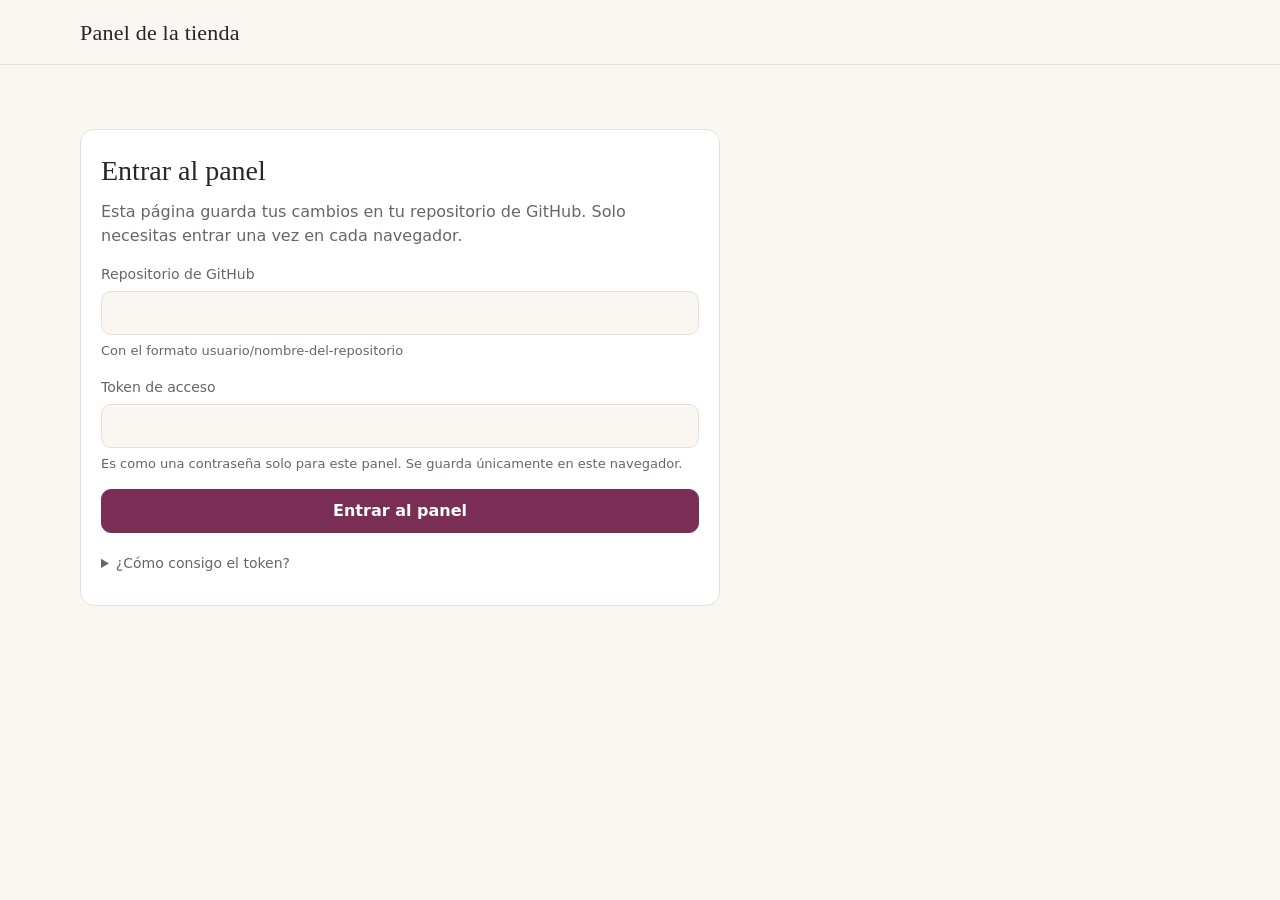
==== admin.html @ d1a7408d "Add files via upload" ====
<!doctype html>
<html lang="es">
<head>
  <meta charset="utf-8">
  <meta name="viewport" content="width=device-width, initial-scale=1">
  <meta name="robots" content="noindex, nofollow">
  <title>Panel de la tienda</title>
  <link rel="stylesheet" href="styles.css">
  <link rel="stylesheet" href="admin.css">
</head>
<body>
  <header class="top">
    <div class="wrap top-inner">
      <span class="brand">Panel de la tienda</span>
      <div class="top-actions" id="top-actions" hidden>
        <button class="btn btn-ghost" id="btn-reload" type="button">Recargar</button>
        <button class="btn btn-ghost" id="btn-check" type="button">Revisar proveedor ahora</button>
        <button class="btn btn-ghost" id="btn-logout" type="button">Cerrar sesión</button>
      </div>
    </div>
  </header>

  <main class="wrap">
    <p class="status" id="status" role="status" aria-live="polite"></p>

    <!-- Entrar -->
    <section id="login" class="panel" hidden>
      <h1>Entrar al panel</h1>
      <p class="muted">Esta página guarda tus cambios en tu repositorio de GitHub. Solo necesitas entrar una vez en cada navegador.</p>
      <form id="login-form" novalidate>
        <label class="field">
          <span>Repositorio de GitHub</span>
          <input id="in-repo" autocomplete="off" spellcheck="false">
          <small>Con el formato usuario/nombre-del-repositorio</small>
        </label>
        <label class="field">
          <span>Token de acceso</span>
          <input id="in-token" type="password" autocomplete="off" spellcheck="false">
          <small>Es como una contraseña solo para este panel. Se guarda únicamente en este navegador.</small>
        </label>
        <p class="error" id="login-error" role="alert" hidden></p>
        <button class="btn" type="submit">Entrar al panel</button>
      </form>
      <details class="help">
        <summary>¿Cómo consigo el token?</summary>
        <ol>
          <li>En GitHub abre <strong>Settings → Developer settings → Personal access tokens → Fine-grained tokens → Generate new token</strong>.</li>
          <li>En <strong>Repository access</strong> elige "Only select repositories" y marca solo el repositorio de tu tienda.</li>
          <li>En <strong>Permissions → Repository permissions</strong> pon <strong>Contents: Read and write</strong> y <strong>Actions: Read and write</strong>.</li>
          <li>Pulsa "Generate token", copia el texto que empieza con <code>github_pat_</code> y pégalo arriba.</li>
        </ol>
      </details>
    </section>

    <!-- Panel -->
    <section id="app" hidden>
      <div class="tabs" role="tablist" aria-label="Secciones del panel">
        <button class="tab" role="tab" id="tab-mine" aria-controls="view-mine" aria-selected="true" type="button">Mis productos</button>
        <button class="tab" role="tab" id="tab-add" aria-controls="view-add" aria-selected="false" type="button">Agregar del proveedor</button>
        <button class="tab" role="tab" id="tab-cats" aria-controls="view-cats" aria-selected="false" type="button">Categorías del proveedor</button>
      </div>

      <div id="view-mine" role="tabpanel" aria-labelledby="tab-mine">
        <p class="muted" id="mine-summary"></p>
        <div class="list" id="mine-list"></div>
        <div class="empty" id="mine-empty" hidden>
          <h2>Todavía no tienes productos</h2>
          <p>Elige productos del catálogo del proveedor para empezar a venderlos.</p>
          <button class="btn" type="button" data-goto="add">Agregar del proveedor</button>
        </div>
      </div>

      <div id="view-add" role="tabpanel" aria-labelledby="tab-add" hidden>
        <div class="filters">
          <label class="field">
            <span>Buscar en el catálogo del proveedor</span>
            <input id="s-q" type="search" autocomplete="off">
          </label>
          <label class="field">
            <span>Categoría</span>
            <select id="s-cat"></select>
          </label>
        </div>
        <p class="muted" id="add-summary"></p>
        <div class="list" id="add-list"></div>
        <div class="empty" id="add-empty" hidden>
          <h2 id="add-empty-title">Todavía no hay catálogo del proveedor</h2>
          <p id="add-empty-text">Agrega una categoría y pulsa "Revisar proveedor ahora". En uno o dos minutos aparecen sus productos aquí.</p>
          <button class="btn" type="button" data-goto="cats">Ir a categorías</button>
        </div>
      </div>

      <div id="view-cats" role="tabpanel" aria-labelledby="tab-cats" hidden>
        <p class="muted">El robot lee estas categorías del proveedor cada 30 minutos y avisa a tu tienda cuando algo se agota.</p>
        <div class="list" id="cats-list"></div>

        <form class="panel" id="cat-form" novalidate>
          <h2>Agregar una categoría</h2>
          <label class="field">
            <span>Link de la categoría en el proveedor</span>
            <input id="c-url" autocomplete="off" spellcheck="false">
            <small>Copia la dirección de la página, por ejemplo https://sysvariedades.com.co/catalogoenlinea/public/products/2</small>
          </label>
          <label class="field">
            <span>Nombre de la categoría (opcional)</span>
            <input id="c-name" autocomplete="off">
          </label>
          <p class="error" id="cat-error" role="alert" hidden></p>
          <button class="btn" type="submit">Agregar categoría</button>
        </form>

        <div class="panel">
          <h2>Cuándo se considera agotado</h2>
          <p class="muted">Siempre se marca agotado si el proveedor desactiva o elimina el producto, o si deja de aparecer en su catálogo.</p>
          <label class="check">
            <input type="checkbox" id="rule-qty">
            <span>También marcar agotado cuando la cantidad del proveedor sea 0 o menos</span>
          </label>
        </div>
      </div>
    </section>
  </main>

  <!-- Producto: agregar o editar -->
  <dialog id="dlg" aria-labelledby="dlg-title">
    <form id="dlg-form" method="dialog" novalidate>
      <h2 id="dlg-title">Producto</h2>
      <p class="muted" id="dlg-supplier"></p>
      <label class="field">
        <span>Nombre que ven tus clientes</span>
        <input id="f-name" autocomplete="off">
        <small class="error" id="e-name" hidden>Escribe un nombre.</small>
      </label>
      <label class="field">
        <span>Categoría en tu tienda</span>
        <input id="f-cat" list="cat-options" autocomplete="off">
        <datalist id="cat-options"></datalist>
      </label>
      <label class="field">
        <span>Tu precio de venta</span>
        <input id="f-price" type="number" inputmode="numeric" min="1" step="1">
        <small class="error" id="e-price" hidden>Escribe tu precio de venta, mayor que cero.</small>
      </label>
      <div class="field">
        <span>Foto</span>
        <div class="photo">
          <img id="f-preview" alt="" hidden>
          <div class="photo-inputs">
            <label class="field">
              <span>Link de la foto</span>
              <input id="f-image" autocomplete="off" spellcheck="false">
            </label>
            <label class="field">
              <span>O subir una foto desde tu equipo</span>
              <input id="f-file" type="file" accept="image/*">
            </label>
          </div>
        </div>
      </div>
      <label class="check">
        <input type="checkbox" id="f-hidden">
        <span>Ocultar de la tienda</span>
      </label>
      <p class="error" id="dlg-error" role="alert" hidden></p>
      <div class="dlg-actions">
        <button class="btn btn-danger" type="button" id="dlg-remove" hidden>Quitar de la tienda</button>
        <span class="spacer"></span>
        <button class="btn btn-ghost" type="button" id="dlg-cancel">Cancelar</button>
        <button class="btn" type="submit" id="dlg-save">Guardar producto</button>
      </div>
    </form>
  </dialog>

  <script src="site.config.js"></script>
  <script src="admin.js"></script>
</body>
</html>
---- styles.css ----
:root {
  --bg: #faf6f2;
  --surface: #ffffff;
  --ink: #2a2327;
  --muted: #6e6268;
  --line: #e8dfd8;
  --accent: #7a2e55;
  --accent-ink: #ffffff;
  --accent-soft: #f2e4ec;
  --out: #8a7f84;
  --radius: 14px;
}
@media (prefers-color-scheme: dark) {
  :root {
    --bg: #1b1619;
    --surface: #251e22;
    --ink: #f3ecef;
    --muted: #b3a6ad;
    --line: #3a3036;
    --accent: #e08ab6;
    --accent-ink: #1b1619;
    --accent-soft: #3a2433;
    --out: #8f8389;
  }
}

* { box-sizing: border-box; }
html { -webkit-text-size-adjust: 100%; }
body {
  margin: 0;
  background: var(--bg);
  color: var(--ink);
  font: 16px/1.5 system-ui, -apple-system, "Segoe UI", Roboto, sans-serif;
}
.wrap { width: min(1120px, 100% - 32px); margin-inline: auto; }

.top { border-bottom: 1px solid var(--line); background: var(--bg); position: sticky; top: 0; z-index: 5; }
.top-inner { display: flex; align-items: center; justify-content: space-between; height: 64px; }
.brand { font-family: Georgia, "Times New Roman", serif; font-size: 22px; color: var(--ink); text-decoration: none; letter-spacing: .01em; }

.hero { padding: 48px 0 24px; }
.hero h1 { font-family: Georgia, "Times New Roman", serif; font-weight: 400; font-size: clamp(32px, 6vw, 52px); line-height: 1.1; margin: 0 0 12px; }
.hero p { margin: 0; color: var(--muted); max-width: 52ch; }

.tools { display: grid; gap: 16px; margin: 16px 0 8px; }
.field { display: grid; gap: 6px; font-size: 14px; color: var(--muted); }
.field input {
  height: 44px; padding: 0 14px; border-radius: 10px; border: 1px solid var(--line);
  background: var(--surface); color: var(--ink); font: inherit; width: 100%; max-width: 420px;
}
.field input:focus-visible, .chip:focus-visible, .btn:focus-visible {
  outline: 2px solid var(--accent); outline-offset: 2px;
}
.chips { display: flex; flex-wrap: wrap; gap: 8px; }
.chip {
  min-height: 40px; padding: 0 16px; border-radius: 999px; border: 1px solid var(--line);
  background: var(--surface); color: var(--ink); font: inherit; cursor: pointer;
}
.chip[aria-pressed="true"] { background: var(--accent); border-color: var(--accent); color: var(--accent-ink); }

.meta { color: var(--muted); font-size: 14px; margin: 16px 0; }

.grid { display: grid; gap: 20px; grid-template-columns: repeat(auto-fill, minmax(220px, 1fr)); padding-bottom: 56px; }
.card {
  background: var(--surface); border: 1px solid var(--line); border-radius: var(--radius);
  overflow: hidden; display: flex; flex-direction: column;
}
.media { position: relative; aspect-ratio: 1 / 1; background: var(--accent-soft); display: grid; place-items: center; overflow: hidden; }
.media img { width: 100%; height: 100%; object-fit: cover; display: block; }
.media .ph { font-family: Georgia, serif; font-size: 44px; color: var(--accent); opacity: .5; }
.badge {
  position: absolute; top: 12px; left: 12px; padding: 4px 12px; border-radius: 999px;
  background: var(--ink); color: var(--bg); font-size: 13px; font-weight: 600;
}
.body { padding: 16px; display: grid; gap: 6px; flex: 1; align-content: start; }
.cat { font-size: 12px; letter-spacing: .06em; text-transform: uppercase; color: var(--muted); }
.name { margin: 0; font-size: 17px; font-weight: 600; line-height: 1.3; }
.price { font-size: 18px; margin-top: 2px; }
.actions { padding: 0 16px 16px; }

.btn {
  display: inline-flex; align-items: center; justify-content: center; min-height: 44px; padding: 0 18px;
  border-radius: 10px; border: 1px solid var(--accent); background: var(--accent); color: var(--accent-ink);
  font: inherit; font-weight: 600; text-decoration: none; cursor: pointer; width: 100%;
}
.btn-ghost { background: transparent; color: var(--accent); width: auto; }
.btn[aria-disabled="true"] { background: transparent; border-color: var(--line); color: var(--out); cursor: not-allowed; }

.card.out .media img, .card.out .media .ph { filter: grayscale(1); opacity: .45; }
.card.out .name, .card.out .price { color: var(--out); }

.empty { text-align: center; padding: 48px 0 72px; }
.empty .btn { width: auto; }

.foot { border-top: 1px solid var(--line); padding: 20px 0 32px; color: var(--muted); font-size: 14px; }

@media (max-width: 480px) {
  .grid { grid-template-columns: repeat(2, 1fr); gap: 12px; }
  .body { padding: 12px; }
  .actions { padding: 0 12px 12px; }
  .name { font-size: 15px; }
}
@media (prefers-reduced-motion: no-preference) {
  .chip, .btn { transition: background-color .15s ease, color .15s ease; }
}
---- admin.css ----
main.wrap { padding: 24px 0 64px; }
h1 { font-family: Georgia, "Times New Roman", serif; font-weight: 400; font-size: 28px; margin: 0 0 8px; }
h2 { font-size: 18px; margin: 0 0 8px; }
.muted { color: var(--muted); margin: 0 0 16px; }
.status { min-height: 24px; margin: 0 0 8px; font-size: 14px; color: var(--muted); }
.status.ok { color: var(--accent); }
.status.bad { color: #b3261e; }
@media (prefers-color-scheme: dark) { .status.bad { color: #f2b8b5; } }

.top-actions { display: flex; gap: 8px; }
.top-actions .btn { width: auto; min-height: 40px; padding: 0 14px; }

.panel { background: var(--surface); border: 1px solid var(--line); border-radius: var(--radius); padding: 20px; margin: 16px 0; max-width: 640px; }
form .field { margin-bottom: 16px; }
.field small { font-size: 13px; color: var(--muted); }
.field input, .field select {
  height: 44px; padding: 0 12px; border-radius: 10px; border: 1px solid var(--line);
  background: var(--bg); color: var(--ink); font: inherit; width: 100%; max-width: none;
}
.field input[type="file"] { padding: 8px 12px; height: auto; min-height: 44px; }
.field input:focus-visible, .field select:focus-visible, .tab:focus-visible, .check input:focus-visible, dialog button:focus-visible {
  outline: 2px solid var(--accent); outline-offset: 2px;
}
.field input[aria-invalid="true"] { border-color: #b3261e; }
.error { color: #b3261e; font-size: 14px; margin: 0 0 12px; }
small.error { margin: 0; }
@media (prefers-color-scheme: dark) { .error { color: #f2b8b5; } }
.check { display: flex; gap: 10px; align-items: flex-start; margin: 8px 0 16px; cursor: pointer; }
.check input { width: 20px; height: 20px; margin-top: 2px; accent-color: var(--accent); }

.help { margin-top: 20px; color: var(--muted); font-size: 14px; }
.help summary { cursor: pointer; min-height: 32px; }
.help ol { padding-left: 20px; }
code { background: var(--accent-soft); padding: 1px 6px; border-radius: 6px; }

.tabs { display: flex; gap: 4px; border-bottom: 1px solid var(--line); margin-bottom: 20px; overflow-x: auto; }
.tab {
  min-height: 44px; padding: 0 16px; border: 0; border-bottom: 2px solid transparent; background: none;
  color: var(--muted); font: inherit; cursor: pointer; white-space: nowrap;
}
.tab[aria-selected="true"] { color: var(--ink); border-bottom-color: var(--accent); font-weight: 600; }

.filters { display: grid; gap: 12px; grid-template-columns: 1fr; margin-bottom: 8px; }
@media (min-width: 640px) { .filters { grid-template-columns: 2fr 1fr; } }

.list { display: grid; gap: 8px; }
.row {
  display: grid; grid-template-columns: 56px 1fr auto; gap: 12px; align-items: center;
  background: var(--surface); border: 1px solid var(--line); border-radius: 12px; padding: 10px 12px;
}
.row.no-thumb { grid-template-columns: 1fr auto; }
.thumb { width: 56px; height: 56px; border-radius: 8px; background: var(--accent-soft); display: grid; place-items: center; overflow: hidden; color: var(--accent); font-family: Georgia, serif; }
.thumb img { width: 100%; height: 100%; object-fit: cover; }
.row-main { min-width: 0; }
.row-name { font-weight: 600; overflow-wrap: anywhere; }
.row-sub { font-size: 13px; color: var(--muted); display: flex; flex-wrap: wrap; gap: 4px 12px; margin-top: 2px; }
.row .btn { width: auto; min-height: 40px; padding: 0 14px; }
.row .btn[disabled] { background: transparent; border-color: var(--line); color: var(--muted); cursor: not-allowed; }
.pill { display: inline-block; padding: 1px 10px; border-radius: 999px; font-size: 12px; font-weight: 600; border: 1px solid var(--line); }
.pill.ok { background: var(--accent-soft); color: var(--accent); border-color: transparent; }
.pill.out { background: var(--ink); color: var(--bg); border-color: transparent; }
.pill.warn { color: var(--muted); }

.empty { padding: 32px 0; }
.empty .btn { width: auto; }
.btn-danger { background: transparent; color: #b3261e; border-color: #b3261e; width: auto; }
@media (prefers-color-scheme: dark) { .btn-danger { color: #f2b8b5; border-color: #f2b8b5; } }

dialog { border: 1px solid var(--line); border-radius: 16px; padding: 0; width: min(560px, calc(100% - 24px)); max-height: calc(100% - 24px); background: var(--surface); color: var(--ink); }
dialog::backdrop { background: rgba(0, 0, 0, .45); }
dialog form { padding: 20px; }
.dlg-actions { display: flex; gap: 8px; align-items: center; flex-wrap: wrap; margin-top: 8px; }
.dlg-actions .btn { width: auto; }
.spacer { flex: 1; }
.photo { display: grid; grid-template-columns: 1fr; gap: 12px; }
.photo img { width: 96px; height: 96px; object-fit: cover; border-radius: 10px; background: var(--accent-soft); }
.photo .field { margin-bottom: 8px; }

@media (max-width: 480px) {
  .top-actions .btn { padding: 0 10px; font-size: 14px; }
  .row { grid-template-columns: 48px 1fr; }
  .row .btn { grid-column: 1 / -1; width: 100%; }
  .row.no-thumb { grid-template-columns: 1fr; }
  .thumb { width: 48px; height: 48px; }
}

[hidden] { display: none !important; }
@media (max-width: 640px) {
  .top-inner { height: auto; min-height: 64px; flex-wrap: wrap; gap: 8px; padding: 10px 0; }
  .top-actions { flex-wrap: wrap; }
}
@media (max-width: 480px) {
  .dlg-actions .btn { flex: 1 1 140px; }
  .spacer { display: none; }
}
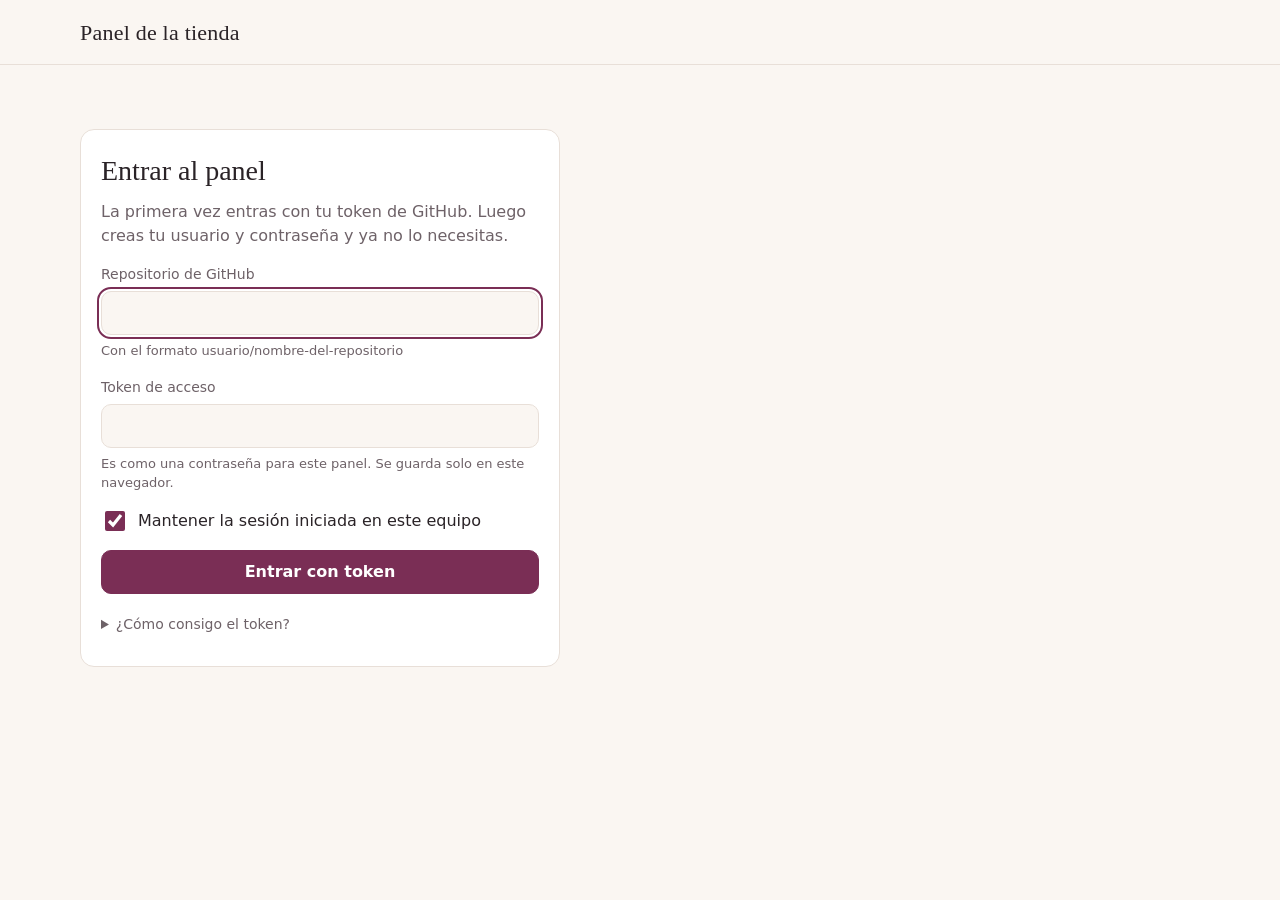
==== commit 667da594: "Add files via upload" ====
--- a/admin.html
+++ b/admin.html
@@ -26,8 +26,27 @@
     <!-- Entrar -->
     <section id="login" class="panel" hidden>
       <h1>Entrar al panel</h1>
-      <p class="muted">Esta página guarda tus cambios en tu repositorio de GitHub. Solo necesitas entrar una vez en cada navegador.</p>
-      <form id="login-form" novalidate>
+
+      <form id="form-pass" novalidate hidden>
+        <label class="field">
+          <span>Usuario</span>
+          <input id="p-user" autocomplete="username" autocapitalize="none" spellcheck="false">
+        </label>
+        <label class="field">
+          <span>Contraseña</span>
+          <input id="p-pass" type="password" autocomplete="current-password">
+        </label>
+        <label class="check">
+          <input type="checkbox" id="p-remember" checked>
+          <span>Mantener la sesión iniciada en este equipo</span>
+        </label>
+        <p class="error" id="pass-error" role="alert" hidden></p>
+        <button class="btn" id="pass-submit" type="submit">Entrar al panel</button>
+        <p class="alt"><button class="link" id="to-token" type="button">Entrar con token de GitHub</button></p>
+      </form>
+
+      <form id="form-token" novalidate hidden>
+        <p class="muted" id="token-intro">La primera vez entras con tu token de GitHub. Luego creas tu usuario y contraseña y ya no lo necesitas.</p>
         <label class="field">
           <span>Repositorio de GitHub</span>
           <input id="in-repo" autocomplete="off" spellcheck="false">
@@ -36,20 +55,25 @@
         <label class="field">
           <span>Token de acceso</span>
           <input id="in-token" type="password" autocomplete="off" spellcheck="false">
-          <small>Es como una contraseña solo para este panel. Se guarda únicamente en este navegador.</small>
+          <small>Es como una contraseña para este panel. Se guarda solo en este navegador.</small>
+        </label>
+        <label class="check">
+          <input type="checkbox" id="t-remember" checked>
+          <span>Mantener la sesión iniciada en este equipo</span>
         </label>
         <p class="error" id="login-error" role="alert" hidden></p>
-        <button class="btn" type="submit">Entrar al panel</button>
+        <button class="btn" type="submit">Entrar con token</button>
+        <p class="alt" id="to-pass-wrap" hidden><button class="link" id="to-pass" type="button">Volver a usuario y contraseña</button></p>
+        <details class="help">
+          <summary>¿Cómo consigo el token?</summary>
+          <ol>
+            <li>Abre <strong>github.com/settings/personal-access-tokens/new</strong>.</li>
+            <li>En <strong>Repository access</strong> elige "Only select repositories" y marca solo el repositorio de tu tienda.</li>
+            <li>En <strong>Repository permissions</strong> pon <strong>Contents: Read and write</strong> y <strong>Actions: Read and write</strong>.</li>
+            <li>Pulsa "Generate token", copia el texto que empieza con <code>github_pat_</code> y pégalo arriba.</li>
+          </ol>
+        </details>
       </form>
-      <details class="help">
-        <summary>¿Cómo consigo el token?</summary>
-        <ol>
-          <li>En GitHub abre <strong>Settings → Developer settings → Personal access tokens → Fine-grained tokens → Generate new token</strong>.</li>
-          <li>En <strong>Repository access</strong> elige "Only select repositories" y marca solo el repositorio de tu tienda.</li>
-          <li>En <strong>Permissions → Repository permissions</strong> pon <strong>Contents: Read and write</strong> y <strong>Actions: Read and write</strong>.</li>
-          <li>Pulsa "Generate token", copia el texto que empieza con <code>github_pat_</code> y pégalo arriba.</li>
-        </ol>
-      </details>
     </section>
 
     <!-- Panel -->
@@ -58,6 +82,8 @@
         <button class="tab" role="tab" id="tab-mine" aria-controls="view-mine" aria-selected="true" type="button">Mis productos</button>
         <button class="tab" role="tab" id="tab-add" aria-controls="view-add" aria-selected="false" type="button">Agregar del proveedor</button>
         <button class="tab" role="tab" id="tab-cats" aria-controls="view-cats" aria-selected="false" type="button">Categorías del proveedor</button>
+        <button class="tab" role="tab" id="tab-look" aria-controls="view-look" aria-selected="false" type="button">Apariencia</button>
+        <button class="tab" role="tab" id="tab-access" aria-controls="view-access" aria-selected="false" type="button">Acceso</button>
       </div>
 
       <div id="view-mine" role="tabpanel" aria-labelledby="tab-mine">
@@ -116,6 +142,114 @@
             <input type="checkbox" id="rule-qty">
             <span>También marcar agotado cuando la cantidad del proveedor sea 0 o menos</span>
           </label>
+        </div>
+      </div>
+
+      <!-- Apariencia -->
+      <div id="view-look" role="tabpanel" aria-labelledby="tab-look" hidden>
+        <div class="look">
+          <form id="look-form" class="look-form" novalidate>
+            <fieldset class="panel">
+              <legend>Nombre y logo</legend>
+              <label class="field">
+                <span>Nombre de tu tienda</span>
+                <input id="l-name" autocomplete="off">
+                <small class="error" id="e-lname" hidden>Escribe el nombre de tu tienda.</small>
+              </label>
+              <div class="field">
+                <span>Logo</span>
+                <div class="logo-row">
+                  <img id="l-logo-img" alt="Logo actual" hidden>
+                  <div class="logo-inputs">
+                    <input id="l-logo-file" type="file" accept="image/*" aria-label="Subir un logo desde tu equipo">
+                    <button class="btn btn-ghost" type="button" id="l-logo-remove" hidden>Quitar logo</button>
+                  </div>
+                </div>
+                <small>Mejor si es un PNG con fondo transparente.</small>
+              </div>
+              <div class="field" role="radiogroup" aria-labelledby="bm-label">
+                <span id="bm-label">Qué se ve arriba en tu tienda</span>
+                <label class="check"><input type="radio" name="brandMode" value="name"><span>Solo el nombre</span></label>
+                <label class="check"><input type="radio" name="brandMode" value="logo"><span>Solo el logo</span></label>
+                <label class="check"><input type="radio" name="brandMode" value="both"><span>Logo y nombre</span></label>
+              </div>
+            </fieldset>
+
+            <fieldset class="panel">
+              <legend>Portada y pedidos</legend>
+              <label class="field">
+                <span>Título grande de la portada</span>
+                <input id="l-hero" autocomplete="off">
+              </label>
+              <label class="field">
+                <span>Frase debajo del título</span>
+                <input id="l-sub" autocomplete="off">
+              </label>
+              <label class="field">
+                <span>WhatsApp para recibir pedidos</span>
+                <input id="l-wa" inputmode="numeric" autocomplete="off">
+                <small>Con indicativo de país, sin + ni espacios. En Colombia empieza por 57.</small>
+                <small class="error" id="e-wa" hidden>Escribe solo números, con indicativo de país. Por ejemplo 573001234567.</small>
+              </label>
+              <label class="check">
+                <input type="checkbox" id="l-hide">
+                <span>Ocultar los productos agotados en vez de mostrarlos con la etiqueta "Agotado"</span>
+              </label>
+            </fieldset>
+
+            <fieldset class="panel">
+              <legend>Colores</legend>
+              <p class="muted">Elige una combinación lista o ajusta los tres colores a tu gusto.</p>
+              <div class="pals" id="pals" role="group" aria-label="Combinaciones de colores"></div>
+              <div class="colors">
+                <label class="field color"><span>Color principal (botones)</span><input type="color" id="c-accent"></label>
+                <label class="field color"><span>Color de fondo</span><input type="color" id="c-bg"></label>
+                <label class="field color"><span>Color del texto</span><input type="color" id="c-text"></label>
+              </div>
+              <p class="warn" id="theme-warn" role="status" hidden></p>
+            </fieldset>
+
+            <fieldset class="panel">
+              <legend>Tipo de letra</legend>
+              <div class="fonts" id="fonts" role="group" aria-label="Tipos de letra"></div>
+            </fieldset>
+
+            <p class="error" id="look-error" role="alert" hidden></p>
+            <button class="btn btn-save" id="look-save" type="submit">Guardar apariencia</button>
+          </form>
+
+          <aside class="look-preview" aria-label="Vista previa de tu tienda">
+            <p class="muted">Así se ve tu tienda</p>
+            <div class="preview" id="preview"></div>
+          </aside>
+        </div>
+      </div>
+
+      <!-- Acceso -->
+      <div id="view-access" role="tabpanel" aria-labelledby="tab-access" hidden>
+        <form class="panel" id="access-form" novalidate>
+          <h2 id="access-title">Crear usuario y contraseña</h2>
+          <p class="muted" id="access-text">Con esto entras al panel desde cualquier equipo sin pegar el token.</p>
+          <label class="field">
+            <span>Usuario</span>
+            <input id="a-user" autocomplete="username" autocapitalize="none" spellcheck="false">
+          </label>
+          <label class="field">
+            <span>Contraseña</span>
+            <input id="a-pass" type="password" autocomplete="new-password">
+            <small>Mínimo 10 caracteres. Una frase larga sirve mejor que una palabra con símbolos.</small>
+          </label>
+          <label class="field">
+            <span>Repite la contraseña</span>
+            <input id="a-pass2" type="password" autocomplete="new-password">
+          </label>
+          <p class="error" id="access-error" role="alert" hidden></p>
+          <button class="btn" id="access-save" type="submit">Guardar acceso</button>
+        </form>
+        <div class="panel">
+          <h2>Cómo funciona y qué cuidar</h2>
+          <p class="muted">Tu token de GitHub se guarda cifrado con tu contraseña en el archivo <code>admin-vault.json</code> de tu repositorio. Sin la contraseña nadie puede abrirlo. Como el repositorio es público, <strong>la contraseña tiene que ser larga y que nadie más use</strong>: si es fácil de adivinar, alguien podría descifrarlo.</p>
+          <p class="muted">Si olvidas la contraseña, entra con un token nuevo y crea otra. Si el token vence, haz lo mismo.</p>
         </div>
       </div>
     </section>
@@ -171,7 +305,7 @@
     </form>
   </dialog>
 
-  <script src="site.config.js"></script>
+  <script src="theme.js"></script>
   <script src="admin.js"></script>
 </body>
 </html>
--- a/styles.css
+++ b/styles.css
@@ -8,6 +8,9 @@
   --accent-ink: #ffffff;
   --accent-soft: #f2e4ec;
   --out: #8a7f84;
+  --accent-text: var(--accent);
+  --font-head: Georgia, "Times New Roman", serif;
+  --font-body: system-ui, -apple-system, "Segoe UI", Roboto, sans-serif;
   --radius: 14px;
 }
 @media (prefers-color-scheme: dark) {
@@ -30,16 +33,17 @@
   margin: 0;
   background: var(--bg);
   color: var(--ink);
-  font: 16px/1.5 system-ui, -apple-system, "Segoe UI", Roboto, sans-serif;
+  font: 16px/1.5 var(--font-body);
 }
 .wrap { width: min(1120px, 100% - 32px); margin-inline: auto; }
 
 .top { border-bottom: 1px solid var(--line); background: var(--bg); position: sticky; top: 0; z-index: 5; }
 .top-inner { display: flex; align-items: center; justify-content: space-between; height: 64px; }
-.brand { font-family: Georgia, "Times New Roman", serif; font-size: 22px; color: var(--ink); text-decoration: none; letter-spacing: .01em; }
+.brand { display: inline-flex; align-items: center; gap: 10px; font-family: var(--font-head); font-size: 22px; color: var(--ink); text-decoration: none; letter-spacing: .01em; }
+.brand img { height: 40px; width: auto; max-width: 180px; object-fit: contain; display: block; }
 
 .hero { padding: 48px 0 24px; }
-.hero h1 { font-family: Georgia, "Times New Roman", serif; font-weight: 400; font-size: clamp(32px, 6vw, 52px); line-height: 1.1; margin: 0 0 12px; }
+.hero h1 { font-family: var(--font-head); font-weight: 400; font-size: clamp(32px, 6vw, 52px); line-height: 1.1; margin: 0 0 12px; }
 .hero p { margin: 0; color: var(--muted); max-width: 52ch; }
 
 .tools { display: grid; gap: 16px; margin: 16px 0 8px; }
@@ -67,7 +71,7 @@
 }
 .media { position: relative; aspect-ratio: 1 / 1; background: var(--accent-soft); display: grid; place-items: center; overflow: hidden; }
 .media img { width: 100%; height: 100%; object-fit: cover; display: block; }
-.media .ph { font-family: Georgia, serif; font-size: 44px; color: var(--accent); opacity: .5; }
+.media .ph { font-family: var(--font-head); font-size: 44px; color: var(--accent); opacity: .5; }
 .badge {
   position: absolute; top: 12px; left: 12px; padding: 4px 12px; border-radius: 999px;
   background: var(--ink); color: var(--bg); font-size: 13px; font-weight: 600;
@@ -83,7 +87,7 @@
   border-radius: 10px; border: 1px solid var(--accent); background: var(--accent); color: var(--accent-ink);
   font: inherit; font-weight: 600; text-decoration: none; cursor: pointer; width: 100%;
 }
-.btn-ghost { background: transparent; color: var(--accent); width: auto; }
+.btn-ghost { background: transparent; color: var(--accent-text); border-color: var(--accent-text); width: auto; }
 .btn[aria-disabled="true"] { background: transparent; border-color: var(--line); color: var(--out); cursor: not-allowed; }
 
 .card.out .media img, .card.out .media .ph { filter: grayscale(1); opacity: .45; }
--- a/admin.css
+++ b/admin.css
@@ -93,3 +93,55 @@
   .dlg-actions .btn { flex: 1 1 140px; }
   .spacer { display: none; }
 }
+
+/* ---- entrada ---- */
+.alt { margin: 16px 0 0; }
+.link { background: none; border: 0; padding: 8px 0; min-height: 40px; color: var(--accent-text); font: inherit; text-decoration: underline; cursor: pointer; }
+.link:focus-visible { outline: 2px solid var(--accent); outline-offset: 2px; }
+#login { max-width: 480px; }
+
+/* ---- apariencia ---- */
+fieldset.panel { margin: 0 0 16px; max-width: none; border: 1px solid var(--line); }
+fieldset.panel legend { font-size: 18px; font-weight: 600; padding: 0 8px; }
+.look { display: grid; gap: 24px; grid-template-columns: 1fr; align-items: start; }
+@media (min-width: 980px) { .look { grid-template-columns: minmax(0, 1fr) 420px; } .look-preview { position: sticky; top: 80px; } }
+.look-form { min-width: 0; }
+.logo-row { display: flex; gap: 16px; align-items: center; flex-wrap: wrap; }
+.logo-row img { height: 56px; max-width: 160px; object-fit: contain; border: 1px solid var(--line); border-radius: 8px; padding: 6px; background: var(--surface); }
+.logo-inputs { display: grid; gap: 8px; }
+.logo-inputs .btn { width: auto; justify-self: start; }
+.pals { display: grid; grid-template-columns: repeat(auto-fill, minmax(150px, 1fr)); gap: 8px; margin-bottom: 16px; }
+.pal {
+  display: grid; gap: 8px; text-align: left; padding: 10px; border-radius: 12px; border: 1px solid var(--line);
+  background: var(--surface); color: var(--ink); font: inherit; cursor: pointer; min-height: 44px;
+}
+.pal[aria-pressed="true"] { border-color: var(--accent); box-shadow: 0 0 0 2px var(--accent); }
+.pal:focus-visible, .font:focus-visible { outline: 2px solid var(--accent); outline-offset: 2px; }
+.swatches { display: flex; }
+.swatches span { width: 28px; height: 28px; border-radius: 50%; border: 1px solid rgba(128,128,128,.4); margin-right: -6px; }
+.colors { display: grid; grid-template-columns: repeat(auto-fit, minmax(150px, 1fr)); gap: 12px; }
+.field.color input[type="color"] { padding: 4px; height: 48px; cursor: pointer; }
+.warn { color: #8a5a00; background: #fff4d6; border-radius: 8px; padding: 8px 12px; font-size: 14px; margin: 8px 0 0; }
+@media (prefers-color-scheme: dark) { .warn { color: #ffd98a; background: #3a2d10; } }
+.fonts { display: grid; grid-template-columns: repeat(auto-fill, minmax(180px, 1fr)); gap: 8px; }
+.font {
+  text-align: left; padding: 12px; border-radius: 12px; border: 1px solid var(--line);
+  background: var(--surface); color: var(--ink); cursor: pointer; display: grid; gap: 2px; min-height: 44px;
+}
+.font[aria-pressed="true"] { border-color: var(--accent); box-shadow: 0 0 0 2px var(--accent); }
+.font .f-name { font-size: 12px; color: var(--muted); font-family: system-ui, sans-serif; }
+.font .f-sample { font-size: 20px; line-height: 1.2; }
+.btn-save { width: auto; padding: 0 28px; }
+
+/* vista previa: usa las clases de la tienda, con sus propias variables */
+.preview { background: var(--bg); color: var(--ink); font-family: var(--font-body); border: 1px solid var(--line); border-radius: 14px; overflow: hidden; }
+.preview .p-top { display: flex; justify-content: space-between; align-items: center; padding: 12px 16px; border-bottom: 1px solid var(--line); }
+.preview .p-hero { padding: 20px 16px 8px; }
+.preview .p-hero h3 { margin: 0 0 6px; font-family: var(--font-head); font-weight: 400; font-size: 28px; line-height: 1.1; }
+.preview .p-hero p { margin: 0; color: var(--muted); font-size: 14px; }
+.preview .p-grid { display: grid; grid-template-columns: 1fr 1fr; gap: 12px; padding: 16px; }
+.preview .btn { min-height: 38px; font-size: 14px; }
+.preview .name { font-size: 15px; }
+.preview .price { font-size: 16px; }
+.preview .media .ph { font-size: 32px; }
+.preview .btn-ghost { width: auto; padding: 0 12px; }
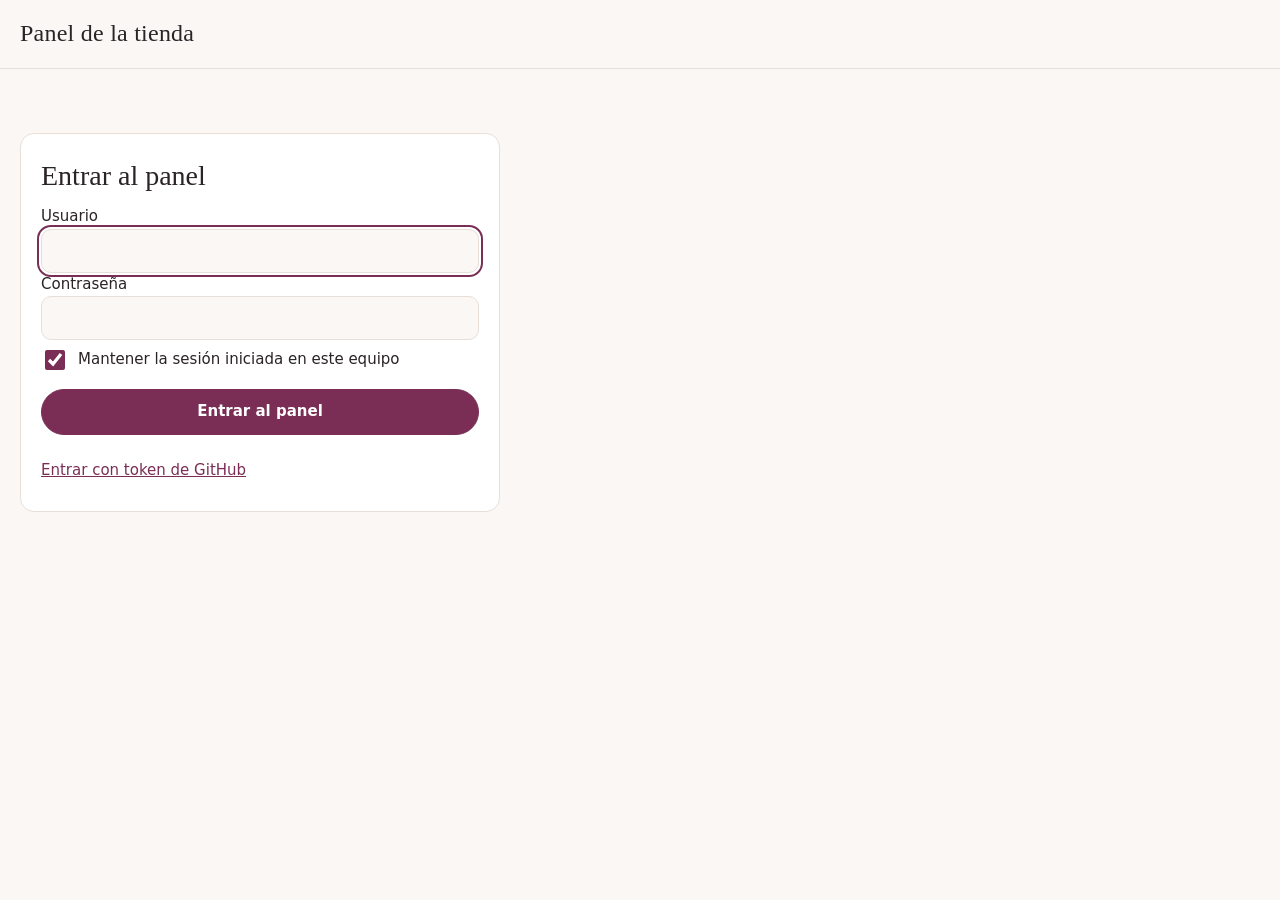
==== commit 2580dc0a: "Add files via upload" ====
--- a/admin.html
+++ b/admin.html
@@ -87,12 +87,48 @@
       </div>
 
       <div id="view-mine" role="tabpanel" aria-labelledby="tab-mine">
-        <p class="muted" id="mine-summary"></p>
+        <div class="mine-tools" id="mine-tools">
+          <label class="field grow">
+            <span>Buscar en tus productos</span>
+            <input id="m-q" type="search" autocomplete="off">
+          </label>
+          <label class="field">
+            <span>Categoría</span>
+            <select id="m-cat"></select>
+          </label>
+          <label class="field">
+            <span>Marca</span>
+            <select id="m-brand"></select>
+          </label>
+          <label class="field">
+            <span>Estado</span>
+            <select id="m-state">
+              <option value="">Todos</option>
+              <option value="sale">A la venta</option>
+              <option value="out">Agotados</option>
+              <option value="hidden">Ocultos</option>
+              <option value="own">Con stock propio</option>
+              <option value="nocat">Sin categoría o sin marca</option>
+            </select>
+          </label>
+        </div>
+        <div class="mine-bar">
+          <label class="check"><input type="checkbox" id="m-all"><span id="m-all-label">Seleccionar todos</span></label>
+          <span class="muted" id="mine-summary"></span>
+          <span class="spacer"></span>
+          <button class="btn btn-ghost" id="m-own" type="button">Crear producto propio</button>
+        </div>
+        <div class="bulkbar" id="bulkbar" hidden>
+          <strong id="bulk-n"></strong>
+          <button class="btn" id="bulk-edit" type="button">Cambiar categoría, marca…</button>
+          <button class="btn btn-ghost" id="bulk-clear" type="button">Quitar selección</button>
+        </div>
         <div class="list" id="mine-list"></div>
+        <div class="more" id="mine-more" hidden><button class="btn btn-ghost" id="mine-more-btn" type="button">Ver más productos</button></div>
         <div class="empty" id="mine-empty" hidden>
-          <h2>Todavía no tienes productos</h2>
-          <p>Elige productos del catálogo del proveedor para empezar a venderlos.</p>
-          <button class="btn" type="button" data-goto="add">Agregar del proveedor</button>
+          <h2 id="mine-empty-title">Todavía no tienes productos</h2>
+          <p id="mine-empty-text">Elige productos del catálogo del proveedor para empezar a venderlos.</p>
+          <button class="btn" type="button" id="mine-empty-btn" data-goto="add">Agregar del proveedor</button>
         </div>
       </div>
 
@@ -176,7 +212,28 @@
             </fieldset>
 
             <fieldset class="panel">
+              <legend>Anuncio y banners</legend>
+              <label class="field">
+                <span>Mensaje de la barra superior (opcional)</span>
+                <input id="l-ann" autocomplete="off">
+                <small>Por ejemplo: Envíos a todo el país · 10% de descuento en tu primera compra.</small>
+              </label>
+              <label class="field">
+                <span>Link del mensaje (opcional)</span>
+                <input id="l-ann-link" autocomplete="off" spellcheck="false">
+                <small>Una dirección que empiece por https://</small>
+                <small class="error" id="e-annlink" hidden>El link debe empezar por https:// o http://</small>
+              </label>
+              <h3 class="sub-h">Banners de portada</h3>
+              <p class="muted">Aparecen arriba de los productos. Con dos o más, pasan solos. Imagen horizontal de 1600 × 700 píxeles, o sin imagen para un banner de solo texto.</p>
+              <div class="banners" id="banners"></div>
+              <p class="error" id="banners-error" role="alert" hidden></p>
+              <button class="btn btn-ghost" id="banner-add" type="button">Agregar banner</button>
+            </fieldset>
+
+            <fieldset class="panel">
               <legend>Portada y pedidos</legend>
+              <p class="muted">El título y la frase se muestran solo cuando no hay banners.</p>
               <label class="field">
                 <span>Título grande de la portada</span>
                 <input id="l-hero" autocomplete="off">
@@ -190,6 +247,11 @@
                 <input id="l-wa" inputmode="numeric" autocomplete="off">
                 <small>Con indicativo de país, sin + ni espacios. En Colombia empieza por 57.</small>
                 <small class="error" id="e-wa" hidden>Escribe solo números, con indicativo de país. Por ejemplo 573001234567.</small>
+              </label>
+              <label class="field">
+                <span>Saludo del pedido</span>
+                <input id="l-greet" autocomplete="off">
+                <small>Es la primera línea del mensaje que te llega por WhatsApp con cada pedido del carrito.</small>
               </label>
               <label class="check">
                 <input type="checkbox" id="l-hide">
@@ -265,16 +327,37 @@
         <input id="f-name" autocomplete="off">
         <small class="error" id="e-name" hidden>Escribe un nombre.</small>
       </label>
+      <div class="two">
+        <label class="field">
+          <span>Categoría en tu tienda</span>
+          <input id="f-cat" list="cat-options" autocomplete="off">
+          <datalist id="cat-options"></datalist>
+        </label>
+        <label class="field">
+          <span>Subcategoría</span>
+          <input id="f-sub" list="sub-options" autocomplete="off">
+          <datalist id="sub-options"></datalist>
+        </label>
+      </div>
       <label class="field">
-        <span>Categoría en tu tienda</span>
-        <input id="f-cat" list="cat-options" autocomplete="off">
-        <datalist id="cat-options"></datalist>
+        <span>Marca</span>
+        <input id="f-brand" list="brand-options" autocomplete="off">
+        <datalist id="brand-options"></datalist>
+        <small>Con la categoría, la subcategoría y la marca tus clientes filtran en la tienda.</small>
       </label>
-      <label class="field">
-        <span>Tu precio de venta</span>
-        <input id="f-price" type="number" inputmode="numeric" min="1" step="1">
-        <small class="error" id="e-price" hidden>Escribe tu precio de venta, mayor que cero.</small>
-      </label>
+      <div class="two">
+        <label class="field">
+          <span>Tu precio de venta</span>
+          <input id="f-price" type="number" inputmode="numeric" min="1" step="1">
+          <small class="error" id="e-price" hidden>Escribe tu precio de venta, mayor que cero.</small>
+        </label>
+        <label class="field">
+          <span>Stock propio (unidades que tienes)</span>
+          <input id="f-stock" type="number" inputmode="numeric" min="0" step="1" value="0">
+          <small class="error" id="e-stock" hidden>Escribe un número de unidades, desde 0.</small>
+        </label>
+      </div>
+      <p class="stock-help" id="f-stock-help"></p>
       <div class="field">
         <span>Foto</span>
         <div class="photo">
@@ -305,6 +388,43 @@
     </form>
   </dialog>
 
+  <!-- Cambiar varios productos a la vez -->
+  <dialog id="bulk-dlg" aria-labelledby="bulk-title">
+    <form id="bulk-form" method="dialog" novalidate>
+      <h2 id="bulk-title">Cambiar varios productos</h2>
+      <p class="muted" id="bulk-text"></p>
+      <div class="two">
+        <label class="field">
+          <span>Categoría</span>
+          <input id="b-cat" list="cat-options" autocomplete="off">
+        </label>
+        <label class="field">
+          <span>Subcategoría</span>
+          <input id="b-sub" list="sub-options" autocomplete="off">
+        </label>
+      </div>
+      <label class="field">
+        <span>Marca</span>
+        <input id="b-brand" list="brand-options" autocomplete="off">
+      </label>
+      <label class="field">
+        <span>En la tienda</span>
+        <select id="b-vis">
+          <option value="">No cambiar</option>
+          <option value="show">Mostrar</option>
+          <option value="hide">Ocultar</option>
+        </select>
+      </label>
+      <p class="muted small">Lo que dejes vacío no se cambia. Si cambias la categoría y no escribes subcategoría, la subcategoría anterior se borra.</p>
+      <p class="error" id="bulk-error" role="alert" hidden></p>
+      <div class="dlg-actions">
+        <span class="spacer"></span>
+        <button class="btn btn-ghost" type="button" id="bulk-cancel">Cancelar</button>
+        <button class="btn" type="submit" id="bulk-save">Aplicar cambios</button>
+      </div>
+    </form>
+  </dialog>
+
   <script src="theme.js"></script>
   <script src="admin.js"></script>
 </body>
--- a/styles.css
+++ b/styles.css
@@ -1,5 +1,5 @@
 :root {
-  --bg: #faf6f2;
+  --bg: #faf7f4;
   --surface: #ffffff;
   --ink: #2a2327;
   --muted: #6e6268;
@@ -29,81 +29,188 @@
 
 * { box-sizing: border-box; }
 html { -webkit-text-size-adjust: 100%; }
-body {
-  margin: 0;
-  background: var(--bg);
-  color: var(--ink);
-  font: 16px/1.5 var(--font-body);
-}
-.wrap { width: min(1120px, 100% - 32px); margin-inline: auto; }
-
-.top { border-bottom: 1px solid var(--line); background: var(--bg); position: sticky; top: 0; z-index: 5; }
-.top-inner { display: flex; align-items: center; justify-content: space-between; height: 64px; }
-.brand { display: inline-flex; align-items: center; gap: 10px; font-family: var(--font-head); font-size: 22px; color: var(--ink); text-decoration: none; letter-spacing: .01em; }
-.brand img { height: 40px; width: auto; max-width: 180px; object-fit: contain; display: block; }
-
-.hero { padding: 48px 0 24px; }
-.hero h1 { font-family: var(--font-head); font-weight: 400; font-size: clamp(32px, 6vw, 52px); line-height: 1.1; margin: 0 0 12px; }
-.hero p { margin: 0; color: var(--muted); max-width: 52ch; }
-
-.tools { display: grid; gap: 16px; margin: 16px 0 8px; }
-.field { display: grid; gap: 6px; font-size: 14px; color: var(--muted); }
-.field input {
-  height: 44px; padding: 0 14px; border-radius: 10px; border: 1px solid var(--line);
-  background: var(--surface); color: var(--ink); font: inherit; width: 100%; max-width: 420px;
-}
-.field input:focus-visible, .chip:focus-visible, .btn:focus-visible {
-  outline: 2px solid var(--accent); outline-offset: 2px;
-}
-.chips { display: flex; flex-wrap: wrap; gap: 8px; }
-.chip {
-  min-height: 40px; padding: 0 16px; border-radius: 999px; border: 1px solid var(--line);
-  background: var(--surface); color: var(--ink); font: inherit; cursor: pointer;
-}
-.chip[aria-pressed="true"] { background: var(--accent); border-color: var(--accent); color: var(--accent-ink); }
-
-.meta { color: var(--muted); font-size: 14px; margin: 16px 0; }
-
-.grid { display: grid; gap: 20px; grid-template-columns: repeat(auto-fill, minmax(220px, 1fr)); padding-bottom: 56px; }
-.card {
-  background: var(--surface); border: 1px solid var(--line); border-radius: var(--radius);
-  overflow: hidden; display: flex; flex-direction: column;
-}
-.media { position: relative; aspect-ratio: 1 / 1; background: var(--accent-soft); display: grid; place-items: center; overflow: hidden; }
-.media img { width: 100%; height: 100%; object-fit: cover; display: block; }
-.media .ph { font-family: var(--font-head); font-size: 44px; color: var(--accent); opacity: .5; }
-.badge {
-  position: absolute; top: 12px; left: 12px; padding: 4px 12px; border-radius: 999px;
-  background: var(--ink); color: var(--bg); font-size: 13px; font-weight: 600;
-}
-.body { padding: 16px; display: grid; gap: 6px; flex: 1; align-content: start; }
-.cat { font-size: 12px; letter-spacing: .06em; text-transform: uppercase; color: var(--muted); }
-.name { margin: 0; font-size: 17px; font-weight: 600; line-height: 1.3; }
-.price { font-size: 18px; margin-top: 2px; }
-.actions { padding: 0 16px 16px; }
-
+body { margin: 0; background: var(--bg); color: var(--ink); font: 15px/1.55 var(--font-body); }
+img { max-width: 100%; }
+[hidden] { display: none !important; }
+.wrap { width: min(1240px, 100% - 40px); margin-inline: auto; }
+@media (max-width: 480px) { .wrap { width: calc(100% - 28px); } }
+.sr-only { position: absolute; width: 1px; height: 1px; margin: -1px; padding: 0; overflow: hidden; clip: rect(0 0 0 0); white-space: nowrap; border: 0; }
+
+/* ---------- botones ---------- */
 .btn {
-  display: inline-flex; align-items: center; justify-content: center; min-height: 44px; padding: 0 18px;
-  border-radius: 10px; border: 1px solid var(--accent); background: var(--accent); color: var(--accent-ink);
+  display: inline-flex; align-items: center; justify-content: center; min-height: 46px; padding: 0 22px;
+  border-radius: 999px; border: 1px solid var(--accent); background: var(--accent); color: var(--accent-ink);
   font: inherit; font-weight: 600; text-decoration: none; cursor: pointer; width: 100%;
 }
 .btn-ghost { background: transparent; color: var(--accent-text); border-color: var(--accent-text); width: auto; }
 .btn[aria-disabled="true"] { background: transparent; border-color: var(--line); color: var(--out); cursor: not-allowed; }
-
-.card.out .media img, .card.out .media .ph { filter: grayscale(1); opacity: .45; }
+.btn:focus-visible, .hbtn:focus-visible, .link:focus-visible, .tag:focus-visible, .fopt:focus-visible, .fcheck input:focus-visible,
+.slide-btn:focus-visible, .car-nav button:focus-visible, .select:focus-visible, .search input:focus-visible, .prange input:focus-visible {
+  outline: 2px solid var(--accent-text); outline-offset: 2px;
+}
+.link { background: none; border: 0; padding: 8px 0; min-height: 40px; color: var(--accent-text); font: inherit; text-decoration: underline; cursor: pointer; }
+@media (prefers-reduced-motion: no-preference) { .btn, .hbtn, .fopt { transition: background-color .15s ease, color .15s ease; } }
+
+/* ---------- barra de anuncio y cabecera ---------- */
+.announce { background: var(--ink); color: var(--bg); font-size: 13px; letter-spacing: .02em; text-align: center; padding: 9px 16px; }
+.announce a { color: inherit; text-underline-offset: 3px; }
+
+.top { position: sticky; top: 0; z-index: 20; background: var(--bg); border-bottom: 1px solid var(--line); }
+.top-inner { display: flex; align-items: center; justify-content: space-between; gap: 8px; min-height: 68px; padding: 8px 0; flex-wrap: wrap; }
+.brand { display: inline-flex; align-items: center; gap: 10px; font-family: var(--font-head); font-size: 24px; color: var(--ink); text-decoration: none; letter-spacing: .01em; min-width: 0; overflow-wrap: anywhere; }
+.brand img { height: 40px; width: auto; max-width: 180px; object-fit: contain; display: block; }
+.top-right { display: flex; align-items: center; gap: 4px; margin-left: auto; }
+.hbtn { min-height: 44px; padding: 0 12px; background: none; border: 0; border-radius: 12px; color: var(--ink); font: inherit; display: inline-flex; align-items: center; gap: 8px; text-decoration: none; cursor: pointer; }
+.hbtn:hover { background: var(--accent-soft); }
+.hbtn svg { width: 22px; height: 22px; flex: none; }
+.count { display: inline-grid; place-items: center; min-width: 20px; height: 20px; padding: 0 6px; border-radius: 999px; background: var(--accent); color: var(--accent-ink); font-size: 12px; font-weight: 700; }
+
+/* ---------- portada: banners ---------- */
+.stage { padding-top: 20px; }
+.carousel { position: relative; border-radius: 22px; overflow: hidden; background: var(--accent-soft); }
+.slides { display: grid; }
+.slide { grid-area: 1 / 1; position: relative; min-height: clamp(280px, 42vw, 480px); display: flex; align-items: flex-end; opacity: 0; visibility: hidden; }
+.slide.on { opacity: 1; visibility: visible; }
+@media (prefers-reduced-motion: no-preference) { .slide { transition: opacity .6s ease, visibility .6s; } }
+.slide > img { position: absolute; inset: 0; width: 100%; height: 100%; object-fit: cover; }
+.slide.has-img::after { content: ""; position: absolute; inset: 0; background: linear-gradient(90deg, rgba(0,0,0,.58), rgba(0,0,0,.08) 72%); }
+.slide-body { position: relative; z-index: 1; padding: clamp(22px, 4.5vw, 56px); padding-bottom: clamp(60px, 7vw, 72px); max-width: 580px; color: var(--ink); }
+.slide.has-img .slide-body { color: #fff; }
+.slide-body h2 { font-family: var(--font-head); font-weight: 400; font-size: clamp(30px, 5vw, 54px); line-height: 1.08; margin: 0 0 10px; }
+.slide-body p { margin: 0 0 22px; font-size: 16px; max-width: 44ch; opacity: .92; }
+.slide-btn { display: inline-flex; align-items: center; min-height: 46px; padding: 0 26px; border-radius: 999px; background: var(--accent); color: var(--accent-ink); text-decoration: none; font-weight: 600; }
+.slide.has-img .slide-btn { background: #fff; color: #111; }
+.car-nav { position: absolute; left: clamp(22px, 4.5vw, 56px); bottom: 16px; z-index: 2; display: flex; gap: 4px; align-items: center; }
+.car-nav > button { width: 40px; height: 40px; border-radius: 50%; border: 0; background: rgba(255,255,255,.92); color: #111; font-size: 18px; cursor: pointer; }
+.dots { display: flex; margin: 0 6px; }
+.dots button { width: 26px; height: 40px; background: none; border: 0; padding: 0; cursor: pointer; position: relative; }
+.dots button::before { content: ""; position: absolute; left: 50%; top: 50%; width: 8px; height: 8px; margin: -4px 0 0 -4px; border-radius: 50%; background: rgba(255,255,255,.55); }
+.dots button[aria-current="true"]::before { background: #fff; width: 22px; margin-left: -11px; border-radius: 6px; }
+.slide:not(.has-img) ~ .x, .carousel.plain .dots button::before { background: rgba(0,0,0,.25); }
+.carousel.plain .dots button[aria-current="true"]::before { background: var(--ink); }
+.hero { padding: 48px 0 8px; }
+.hero h1 { font-family: var(--font-head); font-weight: 400; font-size: clamp(34px, 6vw, 56px); line-height: 1.08; margin: 0 0 12px; }
+.hero p { margin: 0; color: var(--muted); max-width: 52ch; font-size: 16px; }
+
+/* ---------- catálogo ---------- */
+.shop { padding: 40px 0 72px; scroll-margin-top: 80px; outline: none; }
+.notice { background: var(--accent-soft); color: var(--ink); border-radius: 12px; padding: 10px 16px; margin: 0 0 20px; font-size: 14px; }
+.shop-head { display: flex; align-items: baseline; justify-content: space-between; gap: 16px; flex-wrap: wrap; margin-bottom: 18px; }
+.shop-title { font-family: var(--font-head); font-weight: 400; font-size: 30px; margin: 0; }
+.meta { color: var(--muted); font-size: 14px; margin: 0; }
+.toolbar { display: flex; gap: 10px; flex-wrap: wrap; align-items: center; margin-bottom: 16px; }
+.search { position: relative; flex: 1 1 260px; }
+.search input { width: 100%; height: 46px; padding: 0 16px 0 44px; border: 1px solid var(--line); border-radius: 999px; background: var(--surface); color: var(--ink); font: inherit; }
+.search svg { position: absolute; left: 16px; top: 50%; transform: translateY(-50%); width: 18px; height: 18px; color: var(--muted); pointer-events: none; }
+.select { height: 46px; padding: 0 16px; border: 1px solid var(--line); border-radius: 999px; background: var(--surface); color: var(--ink); font: inherit; }
+.filter-btn { display: none; min-height: 46px; padding: 0 18px; border: 1px solid var(--line); border-radius: 999px; background: var(--surface); color: var(--ink); font: inherit; cursor: pointer; align-items: center; gap: 8px; }
+
+.layout { display: grid; grid-template-columns: 240px minmax(0, 1fr); gap: 48px; align-items: start; }
+.sidebar { position: sticky; top: 88px; max-height: calc(100vh - 104px); overflow: auto; padding-right: 6px; }
+@media (max-width: 860px) {
+  .layout { grid-template-columns: 1fr; }
+  .sidebar { display: none; }
+  .filter-btn { display: inline-flex; }
+}
+
+.fgroup { padding: 18px 0; border-top: 1px solid var(--line); }
+.fgroup:first-child { border-top: 0; padding-top: 0; }
+.fgroup h3 { margin: 0 0 10px; font-size: 12px; letter-spacing: .1em; text-transform: uppercase; color: var(--muted); font-weight: 600; }
+.flist { list-style: none; margin: 0; padding: 0; }
+.flist.sub { margin: 2px 0 6px 12px; padding-left: 10px; border-left: 1px solid var(--line); }
+.flist.scroll { max-height: 240px; overflow: auto; }
+.fopt { display: flex; justify-content: space-between; align-items: center; gap: 8px; width: calc(100% + 16px); min-height: 38px; padding: 4px 8px; margin: 0 -8px; border: 0; background: none; color: var(--ink); font: inherit; text-align: left; cursor: pointer; border-radius: 8px; }
+.fopt:hover { background: var(--accent-soft); }
+.fopt.on { font-weight: 600; color: var(--accent-text); }
+.fopt span, .fcheck em { color: var(--muted); font-size: 13px; font-style: normal; font-weight: 400; }
+.fcheck { display: flex; align-items: center; gap: 10px; min-height: 38px; cursor: pointer; }
+.fcheck input { width: 18px; height: 18px; accent-color: var(--accent); flex: none; margin: 0; }
+.fcheck > span { flex: 1; }
+.prange { display: grid; grid-template-columns: 1fr 1fr; gap: 10px; }
+.prange label { display: grid; gap: 4px; font-size: 12px; color: var(--muted); }
+.prange input { height: 42px; padding: 0 10px; border: 1px solid var(--line); border-radius: 10px; background: var(--surface); color: var(--ink); font: inherit; width: 100%; }
+
+.active { display: flex; flex-wrap: wrap; gap: 8px; margin-bottom: 18px; }
+.tag { display: inline-flex; align-items: center; gap: 8px; min-height: 36px; padding: 0 14px; border-radius: 999px; border: 1px solid var(--line); background: var(--surface); color: var(--ink); font: inherit; font-size: 13px; cursor: pointer; }
+.tag b { font-weight: 400; color: var(--muted); }
+
+/* ---------- tarjetas ---------- */
+.grid { display: grid; gap: 36px 22px; grid-template-columns: repeat(auto-fill, minmax(210px, 1fr)); }
+.card { display: flex; flex-direction: column; background: none; border: 0; }
+.media { position: relative; aspect-ratio: 4 / 5; background: var(--accent-soft); border-radius: 16px; overflow: hidden; display: grid; place-items: center; }
+.media img { width: 100%; height: 100%; object-fit: cover; display: block; }
+@media (prefers-reduced-motion: no-preference) { .media img { transition: transform .5s ease; } .card:hover .media img { transform: scale(1.03); } }
+.media .ph { font-family: var(--font-head); font-size: 54px; color: var(--accent-text); opacity: .5; }
+.badge { position: absolute; top: 12px; left: 12px; padding: 4px 12px; border-radius: 999px; background: var(--bg); color: var(--ink); font-size: 12px; font-weight: 600; }
+.body { padding: 14px 2px 0; display: grid; gap: 3px; align-content: start; flex: 1; }
+.cat { font-size: 11px; letter-spacing: .1em; text-transform: uppercase; color: var(--muted); min-height: 1em; }
+.name { margin: 0; font-size: 15px; font-weight: 500; line-height: 1.35; font-family: var(--font-body); }
+.price { font-size: 15px; margin-top: 2px; }
+.stocknote { font-size: 12px; color: var(--accent-text); }
+.actions { padding-top: 12px; }
+.card .actions .btn { background: transparent; color: var(--ink); border-color: var(--ink); min-height: 42px; font-weight: 500; }
+.card .actions .btn:hover { background: var(--ink); color: var(--bg); }
+.card .actions .btn[aria-disabled="true"] { border-color: var(--line); color: var(--out); background: transparent; }
+.card.out .media img, .card.out .media .ph { filter: grayscale(1); opacity: .5; }
 .card.out .name, .card.out .price { color: var(--out); }
-
-.empty { text-align: center; padding: 48px 0 72px; }
+.more { display: flex; justify-content: center; padding-top: 40px; }
+.more .btn { width: auto; background: transparent; color: var(--ink); border-color: var(--ink); }
+.empty { padding: 56px 0; text-align: center; }
 .empty .btn { width: auto; }
 
-.foot { border-top: 1px solid var(--line); padding: 20px 0 32px; color: var(--muted); font-size: 14px; }
-
-@media (max-width: 480px) {
-  .grid { grid-template-columns: repeat(2, 1fr); gap: 12px; }
-  .body { padding: 12px; }
-  .actions { padding: 0 12px 12px; }
-  .name { font-size: 15px; }
-}
-@media (prefers-reduced-motion: no-preference) {
-  .chip, .btn { transition: background-color .15s ease, color .15s ease; }
-}
+.stepper { display: grid; grid-template-columns: 44px 1fr 44px; align-items: center; border: 1px solid var(--ink); border-radius: 999px; overflow: hidden; min-height: 42px; }
+.stepper button { min-height: 42px; border: 0; background: none; color: var(--ink); font: inherit; font-size: 20px; cursor: pointer; }
+.stepper button:hover:not(:disabled) { background: var(--accent-soft); }
+.stepper button:disabled { opacity: .35; cursor: not-allowed; }
+.stepper span { text-align: center; font-weight: 600; font-size: 14px; }
+.stepper button:focus-visible, .cart-dlg button:focus-visible, .cart-bar:focus-visible, .cart-dlg textarea:focus-visible, .cart-dlg input:focus-visible, .sheet button:focus-visible { outline: 2px solid var(--accent-text); outline-offset: -2px; }
+
+.foot { border-top: 1px solid var(--line); padding: 28px 0 96px; color: var(--muted); font-size: 14px; }
+.foot-inner { display: flex; gap: 8px 24px; flex-wrap: wrap; align-items: center; justify-content: space-between; }
+.foot a { color: var(--ink); }
+
+/* ---------- carrito ---------- */
+.cart-bar {
+  position: fixed; left: 12px; right: 12px; bottom: 12px; z-index: 6; display: none; align-items: center; justify-content: space-between; gap: 12px;
+  min-height: 54px; padding: 0 20px; border: 0; border-radius: 999px; background: var(--ink); color: var(--bg);
+  font: inherit; font-weight: 600; cursor: pointer; box-shadow: 0 8px 24px rgba(0,0,0,.25);
+}
+.cart-bar .bar-go { text-decoration: underline; }
+@media (max-width: 640px) { .cart-bar:not([hidden]) { display: flex; } }
+
+dialog { color: var(--ink); }
+.cart-dlg, .sheet { border: 1px solid var(--line); border-radius: 20px; padding: 0; background: var(--surface); font-family: var(--font-body); }
+.cart-dlg { width: min(520px, calc(100% - 24px)); max-height: calc(100% - 24px); }
+.cart-dlg::backdrop, .sheet::backdrop { background: rgba(0, 0, 0, .5); }
+.cart-head { display: flex; align-items: center; justify-content: space-between; padding: 16px 20px 0; }
+.cart-head h2 { margin: 0; font-family: var(--font-head); font-weight: 400; font-size: 26px; }
+.icon-close { width: 44px; height: 44px; border: 0; background: none; color: var(--ink); font-size: 28px; line-height: 1; cursor: pointer; border-radius: 12px; }
+.cart-empty { padding: 16px 20px 24px; }
+.cart-empty .btn { width: auto; }
+#cart-full { padding: 8px 20px 20px; }
+.cart-list { list-style: none; margin: 0 0 8px; padding: 0; }
+.cart-item { display: grid; grid-template-columns: 56px 1fr; gap: 12px; padding: 14px 0; border-bottom: 1px solid var(--line); }
+.cart-item .thumb { width: 56px; height: 70px; border-radius: 10px; background: var(--accent-soft); overflow: hidden; display: grid; place-items: center; font-family: var(--font-head); color: var(--accent-text); }
+.cart-item .thumb img { width: 100%; height: 100%; object-fit: cover; }
+.ci-name { font-weight: 500; line-height: 1.3; overflow-wrap: anywhere; }
+.ci-price { color: var(--muted); font-size: 14px; }
+.ci-line { display: flex; align-items: center; justify-content: space-between; gap: 8px; margin-top: 8px; flex-wrap: wrap; }
+.ci-sum { font-weight: 600; }
+.cart-item .stepper { width: 128px; grid-template-columns: 38px 1fr 38px; min-height: 38px; }
+.cart-item .stepper button { min-height: 38px; }
+.ci-remove { background: none; border: 0; color: var(--accent-text); font: inherit; font-size: 14px; text-decoration: underline; cursor: pointer; min-height: 40px; padding: 0 4px; }
+.cart-total { display: flex; justify-content: space-between; align-items: baseline; font-size: 17px; margin: 14px 0 16px; }
+.cart-total strong { font-size: 22px; }
+.cart-dlg .field { display: grid; gap: 6px; margin-bottom: 12px; font-size: 14px; color: var(--muted); }
+.cart-dlg input, .cart-dlg textarea { padding: 10px 14px; border-radius: 12px; border: 1px solid var(--line); background: var(--bg); color: var(--ink); font: inherit; width: 100%; max-width: none; }
+.cart-dlg input { height: 46px; padding-top: 0; padding-bottom: 0; }
+.cart-actions { display: grid; gap: 8px; margin-top: 4px; }
+.cart-actions .btn { width: 100%; }
+.cart-hint { color: var(--muted); font-size: 13px; margin: 12px 0 0; text-align: center; }
+
+/* ---------- filtros en celular ---------- */
+.sheet { width: 100%; max-width: 100%; margin: auto 0 0; border-radius: 22px 22px 0 0; border-bottom: 0; max-height: 88vh; }
+.sheet-head { display: flex; align-items: center; justify-content: space-between; padding: 14px 20px 0; }
+.sheet-head h2 { margin: 0; font-family: var(--font-head); font-weight: 400; font-size: 24px; }
+.sheet-body { padding: 16px 20px 8px; overflow: auto; max-height: calc(88vh - 150px); }
+.sheet-foot { padding: 12px 20px 20px; border-top: 1px solid var(--line); }
--- a/admin.css
+++ b/admin.css
@@ -145,3 +145,62 @@
 .preview .price { font-size: 16px; }
 .preview .media .ph { font-size: 32px; }
 .preview .btn-ghost { width: auto; padding: 0 12px; }
+
+/* ---- stock, filtros y selección en "Mis productos" ---- */
+.two { display: grid; grid-template-columns: 1fr; gap: 0 12px; }
+@media (min-width: 520px) { .two { grid-template-columns: 1fr 1fr; } }
+.small { font-size: 13px; }
+.btn.sm { width: auto; min-height: 36px; padding: 0 12px; font-size: 14px; }
+.sub-h { font-size: 15px; margin: 20px 0 4px; }
+.stock-help { margin: -4px 0 16px; font-size: 13px; color: var(--muted); }
+
+.mine-tools { display: grid; grid-template-columns: 1fr; gap: 0 12px; margin-bottom: 4px; }
+@media (min-width: 720px) { .mine-tools { grid-template-columns: 2fr 1fr 1fr 1fr; } }
+.mine-tools .field { margin-bottom: 12px; display: grid; gap: 4px; }
+.mine-bar { display: flex; flex-wrap: wrap; align-items: center; gap: 8px 16px; margin: 4px 0 12px; }
+.mine-bar .check { margin: 0; }
+.mine-bar .muted { margin: 0; font-size: 14px; }
+.mine-bar .btn { width: auto; min-height: 40px; padding: 0 14px; }
+.bulkbar { position: sticky; top: 0; z-index: 5; display: flex; flex-wrap: wrap; align-items: center; gap: 8px 12px; padding: 10px 12px; margin-bottom: 12px; border: 1px solid var(--accent); border-radius: 12px; background: var(--accent-soft); }
+.bulkbar[hidden], .more[hidden] { display: none; }
+.bulkbar .btn { width: auto; min-height: 40px; padding: 0 14px; }
+.more { text-align: center; margin: 16px 0; }
+.more .btn { width: auto; padding: 0 20px; }
+
+.mrow { grid-template-columns: 28px 56px 1fr; grid-template-areas: "pick thumb main" "stock stock stock" "edit edit edit"; }
+.mrow .pick { grid-area: pick; display: grid; place-items: center; min-height: 44px; cursor: pointer; }
+.mrow .pick input { width: 20px; height: 20px; accent-color: var(--accent); }
+.mrow .thumb { grid-area: thumb; }
+.mrow .row-main { grid-area: main; }
+.mrow .stock { grid-area: stock; }
+.mrow > .btn { grid-area: edit; justify-self: start; }
+@media (min-width: 760px) {
+  .mrow { grid-template-columns: 28px 56px 1fr auto auto; grid-template-areas: "pick thumb main stock edit"; }
+  .mrow > .btn { justify-self: end; }
+}
+.stock { display: flex; align-items: center; gap: 6px; }
+.stock-l { font-size: 12px; color: var(--muted); margin-right: 4px; }
+.step { width: 40px; height: 40px; border-radius: 10px; border: 1px solid var(--line); background: var(--bg); color: var(--ink); font: inherit; font-size: 20px; cursor: pointer; }
+.step:hover { border-color: var(--accent); }
+.step:focus-visible, .stock-in:focus-visible { outline: 2px solid var(--accent); outline-offset: 2px; }
+.stock-in { width: 64px; height: 40px; text-align: center; border-radius: 10px; border: 1px solid var(--line); background: var(--bg); color: var(--ink); font: inherit; }
+
+/* ---- banners ---- */
+.banners { display: grid; gap: 12px; margin-bottom: 12px; }
+.banner { border: 1px solid var(--line); border-radius: 12px; padding: 14px; background: var(--bg); }
+.banner-head { display: flex; align-items: center; gap: 6px; margin-bottom: 10px; }
+.banner-img { aspect-ratio: 16 / 7; border-radius: 10px; background: var(--accent-soft); display: grid; place-items: center; overflow: hidden; margin-bottom: 10px; }
+.banner-img img { width: 100%; height: 100%; object-fit: cover; }
+.banner .field { margin-bottom: 12px; }
+
+/* ---- vista previa con anuncio y banner ---- */
+.preview .p-ann { background: var(--ink); color: var(--bg); text-align: center; font-size: 12px; padding: 7px 12px; }
+.preview .p-slide { position: relative; min-height: 150px; margin: 12px 16px 0; border-radius: 12px; overflow: hidden; background: var(--accent-soft); display: flex; align-items: flex-end; }
+.preview .p-slide img { position: absolute; inset: 0; width: 100%; height: 100%; object-fit: cover; }
+.preview .p-slide-body { position: relative; padding: 16px; }
+.preview .p-slide.has-img .p-slide-body { color: #fff; text-shadow: 0 1px 8px rgba(0,0,0,.55); }
+.preview .p-slide.has-img::after { content: ""; position: absolute; inset: 0; background: linear-gradient(to top, rgba(0,0,0,.45), transparent 70%); }
+.preview .p-slide.has-img .p-slide-body { z-index: 1; }
+.preview .p-slide h3 { margin: 0 0 4px; font-family: var(--font-head); font-weight: 400; font-size: 24px; line-height: 1.1; }
+.preview .p-slide p { margin: 0 0 10px; font-size: 14px; }
+.preview .p-slide .btn { width: auto; padding: 0 14px; display: inline-flex; align-items: center; text-shadow: none; }
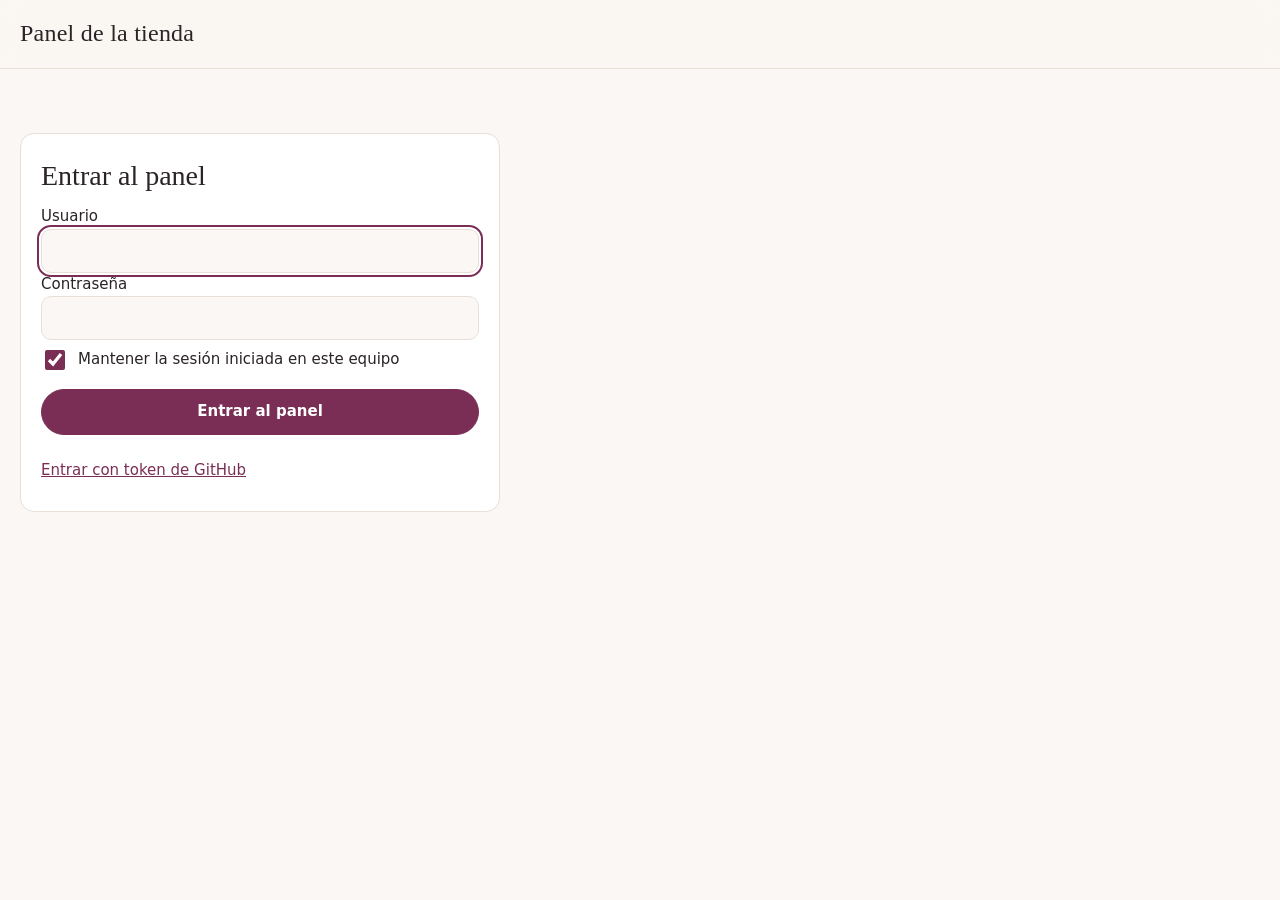
==== commit cfbe2039: "Add files via upload" ====
--- a/admin.html
+++ b/admin.html
@@ -109,6 +109,9 @@
               <option value="hidden">Ocultos</option>
               <option value="own">Con stock propio</option>
               <option value="nocat">Sin categoría o sin marca</option>
+              <option value="promo">En promoción</option>
+              <option value="kit">Kits</option>
+              <option value="nophoto">Sin foto</option>
             </select>
           </label>
         </div>
@@ -116,6 +119,7 @@
           <label class="check"><input type="checkbox" id="m-all"><span id="m-all-label">Seleccionar todos</span></label>
           <span class="muted" id="mine-summary"></span>
           <span class="spacer"></span>
+          <button class="btn btn-ghost" id="m-kit" type="button">Crear kit</button>
           <button class="btn btn-ghost" id="m-own" type="button">Crear producto propio</button>
         </div>
         <div class="bulkbar" id="bulkbar" hidden>
@@ -232,6 +236,34 @@
             </fieldset>
 
             <fieldset class="panel">
+              <legend>Quiénes somos</legend>
+              <p class="muted">Aparece en una sección de tu tienda. Déjala vacía si no quieres mostrarla.</p>
+              <label class="field">
+                <span>Título</span>
+                <input id="l-about-title" autocomplete="off" placeholder="Quiénes somos">
+              </label>
+              <label class="field">
+                <span>Tu historia</span>
+                <textarea id="l-about-text" rows="5"></textarea>
+                <small>Un renglón nuevo es un párrafo nuevo.</small>
+              </label>
+              <div class="logo-row">
+                <img id="l-about-img" alt="" hidden>
+                <label class="field"><span>Foto (opcional)</span><input id="l-about-file" type="file" accept="image/*"></label>
+                <button class="btn btn-ghost sm" id="l-about-rm" type="button" hidden>Quitar foto</button>
+              </div>
+            </fieldset>
+
+            <fieldset class="panel">
+              <legend>Redes sociales</legend>
+              <p class="muted">Escribe tu usuario (por ejemplo @mitienda) o pega el link completo. Los vacíos no se muestran. El ícono de WhatsApp sale solo.</p>
+              <label class="field"><span>Instagram</span><input id="l-instagram" autocomplete="off" spellcheck="false"><small class="error" id="e-instagram" hidden></small></label>
+              <label class="field"><span>Facebook</span><input id="l-facebook" autocomplete="off" spellcheck="false"><small class="error" id="e-facebook" hidden></small></label>
+              <label class="field"><span>TikTok</span><input id="l-tiktok" autocomplete="off" spellcheck="false"><small class="error" id="e-tiktok" hidden></small></label>
+              <label class="field"><span>YouTube</span><input id="l-youtube" autocomplete="off" spellcheck="false"><small class="error" id="e-youtube" hidden></small></label>
+            </fieldset>
+
+            <fieldset class="panel">
               <legend>Portada y pedidos</legend>
               <p class="muted">El título y la frase se muestran solo cuando no hay banners.</p>
               <label class="field">
@@ -358,6 +390,36 @@
         </label>
       </div>
       <p class="stock-help" id="f-stock-help"></p>
+      <div class="two">
+        <label class="field">
+          <span>Precio antes (opcional)</span>
+          <input id="f-old" type="number" inputmode="numeric" min="1" step="1">
+          <small>Si lo pones más alto que tu precio, aparece tachado con el % de descuento: es una promoción.</small>
+          <small class="error" id="e-old" hidden>El precio de antes debe ser mayor que tu precio de venta.</small>
+        </label>
+        <label class="field">
+          <span>Etiqueta (opcional)</span>
+          <select id="f-badge">
+            <option value="">Ninguna</option>
+            <option value="nuevo">Nuevo</option>
+            <option value="top">Más vendido</option>
+          </select>
+        </label>
+      </div>
+      <label class="field">
+        <span>Descripción (opcional)</span>
+        <textarea id="f-desc" rows="3"></textarea>
+        <small>Se ve al abrir el producto. Un renglón nuevo es un párrafo nuevo.</small>
+      </label>
+      <label class="check">
+        <input type="checkbox" id="f-kit">
+        <span>Es un kit (varios productos juntos)</span>
+      </label>
+      <label class="field" id="f-inc-wrap" hidden>
+        <span>Qué incluye el kit (uno por renglón)</span>
+        <textarea id="f-inc" rows="3"></textarea>
+        <small>Lo que pones aquí se muestra como lista. Recuerda poner el stock del kit: es el número de kits que tienes armados.</small>
+      </label>
       <div class="field">
         <span>Foto</span>
         <div class="photo">
--- a/styles.css
+++ b/styles.css
@@ -29,6 +29,7 @@
 
 * { box-sizing: border-box; }
 html { -webkit-text-size-adjust: 100%; }
+@media (prefers-reduced-motion: no-preference) { html { scroll-behavior: smooth; } }
 body { margin: 0; background: var(--bg); color: var(--ink); font: 15px/1.55 var(--font-body); }
 img { max-width: 100%; }
 [hidden] { display: none !important; }
@@ -55,7 +56,11 @@
 .announce { background: var(--ink); color: var(--bg); font-size: 13px; letter-spacing: .02em; text-align: center; padding: 9px 16px; }
 .announce a { color: inherit; text-underline-offset: 3px; }
 
-.top { position: sticky; top: 0; z-index: 20; background: var(--bg); border-bottom: 1px solid var(--line); }
+.top { position: sticky; top: 0; z-index: 20; background: color-mix(in srgb, var(--bg) 92%, transparent); backdrop-filter: saturate(1.4) blur(10px); border-bottom: 1px solid var(--line); }
+.top.scrolled { box-shadow: 0 6px 20px -14px rgba(0,0,0,.35); }
+.hbtn.wa-pill { background: var(--accent); color: var(--accent-ink); padding: 0 16px; font-weight: 600; border-radius: 999px; }
+.hbtn.wa-pill:hover { background: var(--accent); filter: brightness(1.1); }
+@media (max-width: 480px) { .hbtn.wa-pill span { display: none; } .hbtn.wa-pill { padding: 0 12px; } .hbtn { padding: 0 8px; } .top-inner { flex-wrap: nowrap; } .brand { flex: 1 1 auto; font-size: 22px; } .top-right { flex: none; } }
 .top-inner { display: flex; align-items: center; justify-content: space-between; gap: 8px; min-height: 68px; padding: 8px 0; flex-wrap: wrap; }
 .brand { display: inline-flex; align-items: center; gap: 10px; font-family: var(--font-head); font-size: 24px; color: var(--ink); text-decoration: none; letter-spacing: .01em; min-width: 0; overflow-wrap: anywhere; }
 .brand img { height: 40px; width: auto; max-width: 180px; object-fit: contain; display: block; }
@@ -67,28 +72,35 @@
 
 /* ---------- portada: banners ---------- */
 .stage { padding-top: 20px; }
-.carousel { position: relative; border-radius: 22px; overflow: hidden; background: var(--accent-soft); }
+.carousel { position: relative; border-radius: 28px; overflow: hidden; background: var(--accent-soft); }
 .slides { display: grid; }
-.slide { grid-area: 1 / 1; position: relative; min-height: clamp(280px, 42vw, 480px); display: flex; align-items: flex-end; opacity: 0; visibility: hidden; }
+.slide { grid-area: 1 / 1; position: relative; min-height: clamp(260px, 30vw, 380px); display: flex; align-items: flex-end; opacity: 0; visibility: hidden; }
 .slide.on { opacity: 1; visibility: visible; }
 @media (prefers-reduced-motion: no-preference) { .slide { transition: opacity .6s ease, visibility .6s; } }
 .slide > img { position: absolute; inset: 0; width: 100%; height: 100%; object-fit: cover; }
-.slide.has-img::after { content: ""; position: absolute; inset: 0; background: linear-gradient(90deg, rgba(0,0,0,.58), rgba(0,0,0,.08) 72%); }
-.slide-body { position: relative; z-index: 1; padding: clamp(22px, 4.5vw, 56px); padding-bottom: clamp(60px, 7vw, 72px); max-width: 580px; color: var(--ink); }
+.slide.has-img::after { content: ""; position: absolute; inset: 0; background: linear-gradient(90deg, rgba(20,12,8,.62), rgba(20,12,8,.1) 70%); }
+.slide:not(.has-img) { background: radial-gradient(120% 140% at 85% 0%, color-mix(in srgb, var(--accent) 22%, var(--accent-soft)), var(--accent-soft) 60%); align-items: center; }
+.slide-body { position: relative; z-index: 1; padding: clamp(22px, 4.5vw, 56px); padding-bottom: clamp(64px, 7vw, 76px); max-width: 560px; color: var(--ink); }
 .slide.has-img .slide-body { color: #fff; }
-.slide-body h2 { font-family: var(--font-head); font-weight: 400; font-size: clamp(30px, 5vw, 54px); line-height: 1.08; margin: 0 0 10px; }
+.slide-body h2 { font-family: var(--font-head); font-weight: 400; font-size: clamp(30px, 4.4vw, 48px); line-height: 1.08; margin: 0 0 10px; }
 .slide-body p { margin: 0 0 22px; font-size: 16px; max-width: 44ch; opacity: .92; }
 .slide-btn { display: inline-flex; align-items: center; min-height: 46px; padding: 0 26px; border-radius: 999px; background: var(--accent); color: var(--accent-ink); text-decoration: none; font-weight: 600; }
 .slide.has-img .slide-btn { background: #fff; color: #111; }
-.car-nav { position: absolute; left: clamp(22px, 4.5vw, 56px); bottom: 16px; z-index: 2; display: flex; gap: 4px; align-items: center; }
-.car-nav > button { width: 40px; height: 40px; border-radius: 50%; border: 0; background: rgba(255,255,255,.92); color: #111; font-size: 18px; cursor: pointer; }
-.dots { display: flex; margin: 0 6px; }
+.car-nav { position: absolute; inset: 0; z-index: 2; pointer-events: none; }
+.car-nav > button, .car-nav .dots { pointer-events: auto; }
+.car-nav > button { position: absolute; width: 40px; height: 40px; border-radius: 50%; border: 0; background: rgba(255,255,255,.9); color: #111; font-size: 18px; cursor: pointer; }
+#car-prev, #car-next { top: 50%; margin-top: -20px; opacity: 0; }
+#car-prev { left: 14px; } #car-next { right: 14px; }
+.carousel:hover #car-prev, .carousel:hover #car-next, .carousel:focus-within #car-prev, .carousel:focus-within #car-next { opacity: 1; }
+@media (hover: none) { #car-prev, #car-next { display: none; } }
+#car-pause { right: 14px; bottom: 12px; width: 32px; height: 32px; font-size: 10px; background: rgba(255,255,255,.75); }
+.dots { position: absolute; bottom: 12px; left: 50%; transform: translateX(-50%); display: flex; }
 .dots button { width: 26px; height: 40px; background: none; border: 0; padding: 0; cursor: pointer; position: relative; }
 .dots button::before { content: ""; position: absolute; left: 50%; top: 50%; width: 8px; height: 8px; margin: -4px 0 0 -4px; border-radius: 50%; background: rgba(255,255,255,.55); }
 .dots button[aria-current="true"]::before { background: #fff; width: 22px; margin-left: -11px; border-radius: 6px; }
 .slide:not(.has-img) ~ .x, .carousel.plain .dots button::before { background: rgba(0,0,0,.25); }
 .carousel.plain .dots button[aria-current="true"]::before { background: var(--ink); }
-.hero { padding: 48px 0 8px; }
+.hero { margin-top: 0; padding: clamp(32px, 6vw, 64px) clamp(22px, 4.5vw, 56px); border-radius: 28px; background: radial-gradient(120% 140% at 85% 0%, color-mix(in srgb, var(--accent) 20%, var(--accent-soft)), var(--accent-soft) 60%); }
 .hero h1 { font-family: var(--font-head); font-weight: 400; font-size: clamp(34px, 6vw, 56px); line-height: 1.08; margin: 0 0 12px; }
 .hero p { margin: 0; color: var(--muted); max-width: 52ch; font-size: 16px; }
 
@@ -136,23 +148,51 @@
 
 /* ---------- tarjetas ---------- */
 .grid { display: grid; gap: 36px 22px; grid-template-columns: repeat(auto-fill, minmax(210px, 1fr)); }
-.card { display: flex; flex-direction: column; background: none; border: 0; }
-.media { position: relative; aspect-ratio: 4 / 5; background: var(--accent-soft); border-radius: 16px; overflow: hidden; display: grid; place-items: center; }
-.media img { width: 100%; height: 100%; object-fit: cover; display: block; }
-@media (prefers-reduced-motion: no-preference) { .media img { transition: transform .5s ease; } .card:hover .media img { transform: scale(1.03); } }
-.media .ph { font-family: var(--font-head); font-size: 54px; color: var(--accent-text); opacity: .5; }
-.badge { position: absolute; top: 12px; left: 12px; padding: 4px 12px; border-radius: 999px; background: var(--bg); color: var(--ink); font-size: 12px; font-weight: 600; }
+.card { display: flex; flex-direction: column; background: none; border: 0; min-width: 0; }
+.media { position: relative; aspect-ratio: 4 / 5; background: var(--accent-soft); border-radius: 18px; overflow: hidden; isolation: isolate; }
+.media .ph, .zoomwrap .ph { position: absolute; inset: 0; display: grid; place-content: center; justify-items: center; gap: 6px; text-align: center;
+  background: radial-gradient(90% 80% at 30% 15%, color-mix(in srgb, var(--accent) 16%, var(--accent-soft)), var(--accent-soft)); color: var(--accent-text); }
+.ph b, .ph > img { font-family: var(--font-head); font-weight: 400; font-size: 56px; line-height: 1; opacity: .55; }
+.ph > img { width: 96px; height: 96px; object-fit: contain; font-size: 0; }
+.ph i { font-style: normal; font-size: 11px; letter-spacing: .12em; text-transform: uppercase; color: var(--muted); }
+.pimg { position: absolute; inset: 0; width: 100%; height: 100%; object-fit: cover; display: block; opacity: 0; }
+.pimg.ld { opacity: 1; }
+@media (prefers-reduced-motion: no-preference) { .pimg { transition: opacity .45s ease, transform .6s ease; } .card:hover .pimg { transform: scale(1.04); } }
+.open { position: absolute; inset: 0; z-index: 1; border: 0; background: none; padding: 0; cursor: zoom-in; }
+.open:focus-visible, .namebtn:focus-visible, .add:focus-visible, .zoomwrap:focus-visible, .pd-close:focus-visible, .wa-float:focus-visible, .social a:focus-visible, .qtile:focus-visible { outline: 2px solid var(--accent-text); outline-offset: 2px; }
+.badges { position: absolute; top: 12px; left: 12px; z-index: 2; display: flex; flex-wrap: wrap; gap: 6px; pointer-events: none; }
+.badge { padding: 4px 11px; border-radius: 999px; background: var(--bg); color: var(--ink); font-size: 11.5px; font-weight: 700; letter-spacing: .02em; line-height: 1.4; }
+.b-sale { background: var(--accent); color: var(--accent-ink); }
+.b-kit { background: var(--ink); color: var(--bg); }
+.b-new { background: var(--accent-soft); color: var(--accent-text); }
+.b-top { background: var(--bg); color: var(--accent-text); border: 1px solid var(--accent-text); }
+.b-low { background: var(--bg); color: var(--ink); }
+.b-out { background: var(--ink); color: var(--bg); }
+.add { position: absolute; right: 12px; bottom: 12px; z-index: 2; width: 44px; height: 44px; border-radius: 50%; border: 0; background: var(--surface); color: var(--ink); display: grid; place-items: center; cursor: pointer; box-shadow: 0 4px 14px rgba(0,0,0,.18); }
+.add svg { width: 20px; height: 20px; }
+.add:hover { background: var(--accent); color: var(--accent-ink); }
+@media (prefers-reduced-motion: no-preference) { .add { transition: background-color .15s ease, color .15s ease, transform .15s ease; } .add:active { transform: scale(.92); } }
+.step-over { position: absolute; left: 12px; right: 12px; bottom: 12px; z-index: 2; }
+.step-over .stepper { background: var(--surface); border-color: transparent; box-shadow: 0 4px 14px rgba(0,0,0,.18); }
 .body { padding: 14px 2px 0; display: grid; gap: 3px; align-content: start; flex: 1; }
 .cat { font-size: 11px; letter-spacing: .1em; text-transform: uppercase; color: var(--muted); min-height: 1em; }
-.name { margin: 0; font-size: 15px; font-weight: 500; line-height: 1.35; font-family: var(--font-body); }
-.price { font-size: 15px; margin-top: 2px; }
-.stocknote { font-size: 12px; color: var(--accent-text); }
-.actions { padding-top: 12px; }
-.card .actions .btn { background: transparent; color: var(--ink); border-color: var(--ink); min-height: 42px; font-weight: 500; }
-.card .actions .btn:hover { background: var(--ink); color: var(--bg); }
-.card .actions .btn[aria-disabled="true"] { border-color: var(--line); color: var(--out); background: transparent; }
-.card.out .media img, .card.out .media .ph { filter: grayscale(1); opacity: .5; }
+.name { margin: 0; font-size: 15px; font-weight: 400; line-height: 1.35; font-family: var(--font-body); }
+.namebtn { padding: 0; border: 0; background: none; font: inherit; color: inherit; text-align: left; cursor: pointer; }
+.namebtn:hover { text-decoration: underline; text-underline-offset: 3px; }
+.inc { font-size: 12.5px; color: var(--muted); }
+.prices { display: flex; align-items: baseline; gap: 8px; margin-top: 4px; flex-wrap: wrap; }
+.price { font-size: 18px; font-weight: 700; letter-spacing: -.01em; }
+.old { position: relative; font-size: 13.5px; color: var(--muted); text-decoration: line-through; }
+.prices.big .price { font-size: 28px; }
+.prices.big .old { font-size: 16px; }
+.card.out .media .pimg, .card.out .media .ph { filter: grayscale(1); opacity: .55; }
 .card.out .name, .card.out .price { color: var(--out); }
+.card.sk .media { background: linear-gradient(100deg, var(--accent-soft) 30%, color-mix(in srgb, var(--accent-soft) 55%, var(--bg)) 50%, var(--accent-soft) 70%); background-size: 200% 100%; }
+.sk-l { display: block; height: 12px; width: 70%; border-radius: 6px; background: var(--accent-soft); margin-top: 8px; }
+.sk-l.s { width: 40%; }
+@media (prefers-reduced-motion: no-preference) { .card.sk .media { animation: shimmer 1.4s linear infinite; } }
+@keyframes shimmer { to { background-position: -200% 0; } }
+
 .more { display: flex; justify-content: center; padding-top: 40px; }
 .more .btn { width: auto; background: transparent; color: var(--ink); border-color: var(--ink); }
 .empty { padding: 56px 0; text-align: center; }
@@ -214,3 +254,88 @@
 .sheet-head h2 { margin: 0; font-family: var(--font-head); font-weight: 400; font-size: 24px; }
 .sheet-body { padding: 16px 20px 8px; overflow: auto; max-height: calc(88vh - 150px); }
 .sheet-foot { padding: 12px 20px 20px; border-top: 1px solid var(--line); }
+
+
+/* ---------- categorías destacadas ---------- */
+.quick { display: grid; grid-template-columns: repeat(auto-fit, minmax(170px, 1fr)); gap: 12px; margin-top: 14px; }
+.qtile { display: grid; grid-template-columns: 1fr auto; gap: 2px 10px; align-items: center; padding: 16px 18px; border-radius: 18px; background: var(--surface); border: 1px solid var(--line); color: var(--ink); text-decoration: none; }
+.qtile:hover { border-color: var(--accent); }
+.q-name { font-family: var(--font-head); font-size: 19px; line-height: 1.2; overflow-wrap: anywhere; }
+.q-n { grid-column: 1; font-size: 12.5px; color: var(--muted); }
+.q-go { grid-row: 1 / span 2; grid-column: 2; color: var(--accent-text); font-size: 18px; }
+@media (max-width: 640px) { .quick { display: flex; overflow-x: auto; scroll-snap-type: x proximity; padding-bottom: 4px; } .qtile { flex: 0 0 auto; min-width: 160px; scroll-snap-align: start; } }
+
+/* ---------- promociones y kits ---------- */
+.strip { margin-bottom: 44px; }
+.strip-head { display: flex; align-items: baseline; justify-content: space-between; margin-bottom: 14px; }
+.strip-head h2 { margin: 0; font-family: var(--font-head); font-weight: 400; font-size: 28px; }
+.strip-row { display: flex; gap: 20px; overflow-x: auto; scroll-snap-type: x proximity; padding-bottom: 8px; }
+.strip-row .card { flex: 0 0 clamp(190px, 22vw, 230px); scroll-snap-align: start; }
+@media (max-width: 480px) { .strip-row .card { flex-basis: 170px; } }
+
+/* ---------- quiénes somos ---------- */
+.about { padding: 72px 0; background: var(--accent-soft); scroll-margin-top: 68px; outline: none; }
+.about-inner { display: grid; grid-template-columns: minmax(0, 1fr) minmax(0, 1.1fr); gap: clamp(24px, 5vw, 72px); align-items: center; }
+.about.no-img .about-inner { grid-template-columns: minmax(0, 720px); justify-content: center; }
+.about-img { aspect-ratio: 4 / 5; border-radius: 24px; overflow: hidden; background: var(--surface); }
+.about-img img { width: 100%; height: 100%; object-fit: cover; display: block; }
+.eyebrow { margin: 0 0 8px; font-size: 12px; letter-spacing: .14em; text-transform: uppercase; color: var(--accent-text); font-weight: 600; }
+.about h2 { margin: 0 0 16px; font-family: var(--font-head); font-weight: 400; font-size: clamp(30px, 4vw, 44px); line-height: 1.1; }
+.about-text p { margin: 0 0 12px; max-width: 58ch; font-size: 16px; }
+.about-btn { margin-top: 12px; }
+@media (max-width: 760px) { .about { padding: 48px 0; } .about-inner { grid-template-columns: 1fr; } .about-img { aspect-ratio: 16 / 11; } }
+
+/* ---------- pie con redes ---------- */
+.foot { padding: 32px 0 104px; }
+.foot-brand { display: grid; gap: 2px; }
+.foot-brand strong { color: var(--ink); font-family: var(--font-head); font-weight: 400; font-size: 20px; }
+.social { display: flex; gap: 10px; list-style: none; margin: 0; padding: 0; }
+.social a { display: grid; place-items: center; width: 46px; height: 46px; border-radius: 50%; border: 1px solid var(--line); color: var(--ink); text-decoration: none; }
+.social a:hover { background: var(--accent); color: var(--accent-ink); border-color: var(--accent); }
+.social svg { width: 22px; height: 22px; }
+
+/* ---------- WhatsApp flotante y avisos ---------- */
+.wa-float { position: fixed; right: 16px; bottom: 16px; z-index: 7; display: inline-flex; align-items: center; gap: 8px; min-height: 52px; padding: 0 20px 0 16px; border-radius: 999px; background: var(--accent); color: var(--accent-ink); font-weight: 600; text-decoration: none; box-shadow: 0 10px 28px rgba(0,0,0,.28); }
+.wa-float svg { width: 24px; height: 24px; }
+@media (prefers-reduced-motion: no-preference) { .wa-float { transition: transform .2s ease, bottom .2s ease; } .wa-float:hover { transform: translateY(-2px); } }
+body.has-bar .wa-float { bottom: 16px; }
+@media (max-width: 640px) { body.has-bar .wa-float { bottom: 82px; } .wa-float { min-height: 48px; padding: 0 16px 0 12px; } }
+.toast { position: fixed; left: 50%; bottom: 24px; z-index: 40; transform: translate(-50%, 20px); max-width: min(92vw, 420px); padding: 12px 20px; border-radius: 999px; background: var(--ink); color: var(--bg); font-size: 14px; opacity: 0; pointer-events: none; text-align: center; }
+.toast.on { opacity: 1; transform: translate(-50%, 0); }
+@media (prefers-reduced-motion: no-preference) { .toast { transition: opacity .25s ease, transform .25s ease; } }
+@media (max-width: 640px) { .toast { bottom: 88px; } }
+.count.bump { animation: bump .35s ease; }
+@keyframes bump { 40% { transform: scale(1.45); } }
+@media (prefers-reduced-motion: reduce) { .count.bump { animation: none; } }
+
+/* ---------- detalle del producto ---------- */
+.pd { width: min(960px, calc(100% - 24px)); max-height: calc(100% - 24px); padding: 0; border: 1px solid var(--line); border-radius: 26px; background: var(--surface); overflow: hidden; }
+.pd::backdrop { background: rgba(20, 12, 8, .55); backdrop-filter: blur(3px); }
+@media (prefers-reduced-motion: no-preference) { .pd[open] { animation: pdin .28s ease; } @keyframes pdin { from { opacity: 0; transform: translateY(14px) scale(.98); } } }
+.pd-close { position: absolute; top: 12px; right: 12px; z-index: 5; width: 44px; height: 44px; border-radius: 50%; border: 0; background: var(--surface); color: var(--ink); font-size: 26px; line-height: 1; cursor: pointer; box-shadow: 0 2px 10px rgba(0,0,0,.2); }
+.pd-grid { display: grid; grid-template-columns: minmax(0, 1.05fr) minmax(0, 1fr); max-height: calc(100vh - 26px); }
+.pd-media { position: relative; background: var(--accent-soft); min-height: 460px; }
+.zoomwrap { position: absolute; inset: 0; display: block; width: 100%; height: 100%; padding: 0; border: 0; background: none; overflow: hidden; cursor: zoom-in; }
+.zoomwrap.static { cursor: default; }
+.zoomwrap .pimg { object-fit: contain; background: var(--accent-soft); transform-origin: var(--ox, 50%) var(--oy, 50%); }
+.zoomwrap.zoomed { cursor: zoom-out; touch-action: none; }
+.zoomwrap.zoomed .pimg { transform: scale(2.4); object-fit: cover; }
+@media (prefers-reduced-motion: no-preference) { .zoomwrap .pimg { transition: transform .3s ease; } }
+.zoom-hint { position: absolute; left: 14px; bottom: 14px; padding: 6px 14px; border-radius: 999px; background: rgba(255,255,255,.88); color: #111; font-size: 12px; font-weight: 600; pointer-events: none; }
+.zoomwrap.zoomed .zoom-hint { opacity: 0; }
+.pd-info { padding: 36px 32px 28px; overflow: auto; display: flex; flex-direction: column; gap: 10px; }
+.pd-cat { margin: 0; font-size: 11.5px; letter-spacing: .12em; text-transform: uppercase; color: var(--muted); padding-right: 44px; }
+.pd-info h2 { margin: 0; font-family: var(--font-head); font-weight: 400; font-size: clamp(26px, 3vw, 34px); line-height: 1.12; }
+.pd-info .badges { position: static; }
+.pd-desc p { margin: 0 0 8px; color: var(--ink); }
+.pd-sub { margin: 8px 0 0; font-size: 12px; letter-spacing: .1em; text-transform: uppercase; color: var(--muted); font-weight: 600; }
+.pd-inc { margin: 0; padding-left: 20px; }
+.pd-actions { display: grid; gap: 10px; margin-top: auto; padding-top: 14px; }
+.pd-actions .stepper { width: 100%; }
+@media (max-width: 760px) {
+  .pd { width: 100%; max-width: 100%; margin: auto 0 0; border-radius: 26px 26px 0 0; max-height: 94vh; }
+  .pd-grid { grid-template-columns: 1fr; overflow: auto; max-height: 94vh; }
+  .pd-grid { grid-template-rows: auto auto; align-content: start; }
+  .pd-media { min-height: 0; height: min(100vw, 52vh); }
+  .pd-info { padding: 22px 20px 24px; overflow: visible; }
+}
--- a/admin.css
+++ b/admin.css
@@ -204,3 +204,7 @@
 .preview .p-slide h3 { margin: 0 0 4px; font-family: var(--font-head); font-weight: 400; font-size: 24px; line-height: 1.1; }
 .preview .p-slide p { margin: 0 0 10px; font-size: 14px; }
 .preview .p-slide .btn { width: auto; padding: 0 14px; display: inline-flex; align-items: center; text-shadow: none; }
+
+textarea { width: 100%; padding: 10px 12px; border-radius: 10px; border: 1px solid var(--line); background: var(--bg); color: var(--ink); font: inherit; resize: vertical; }
+textarea:focus-visible { outline: 2px solid var(--accent); outline-offset: 2px; }
+.mine-bar .btn + .btn { margin-left: 0; }
